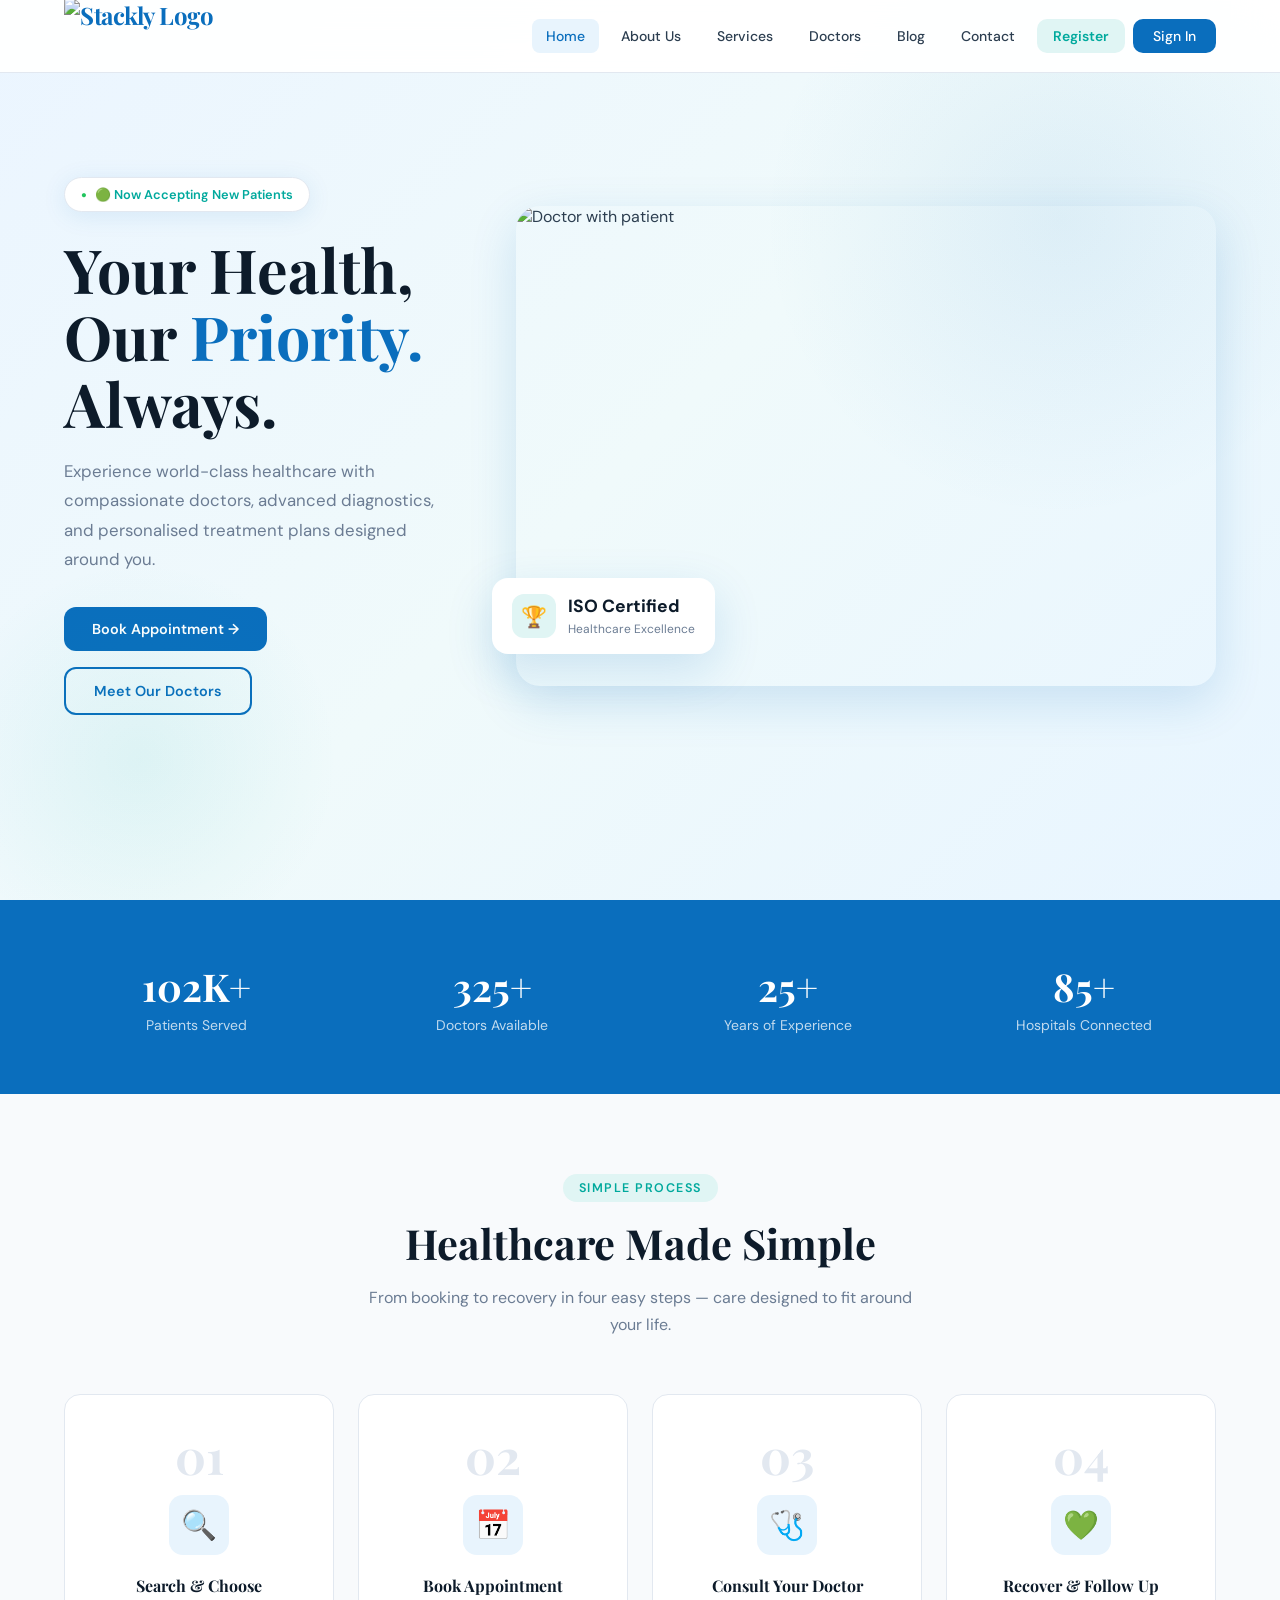
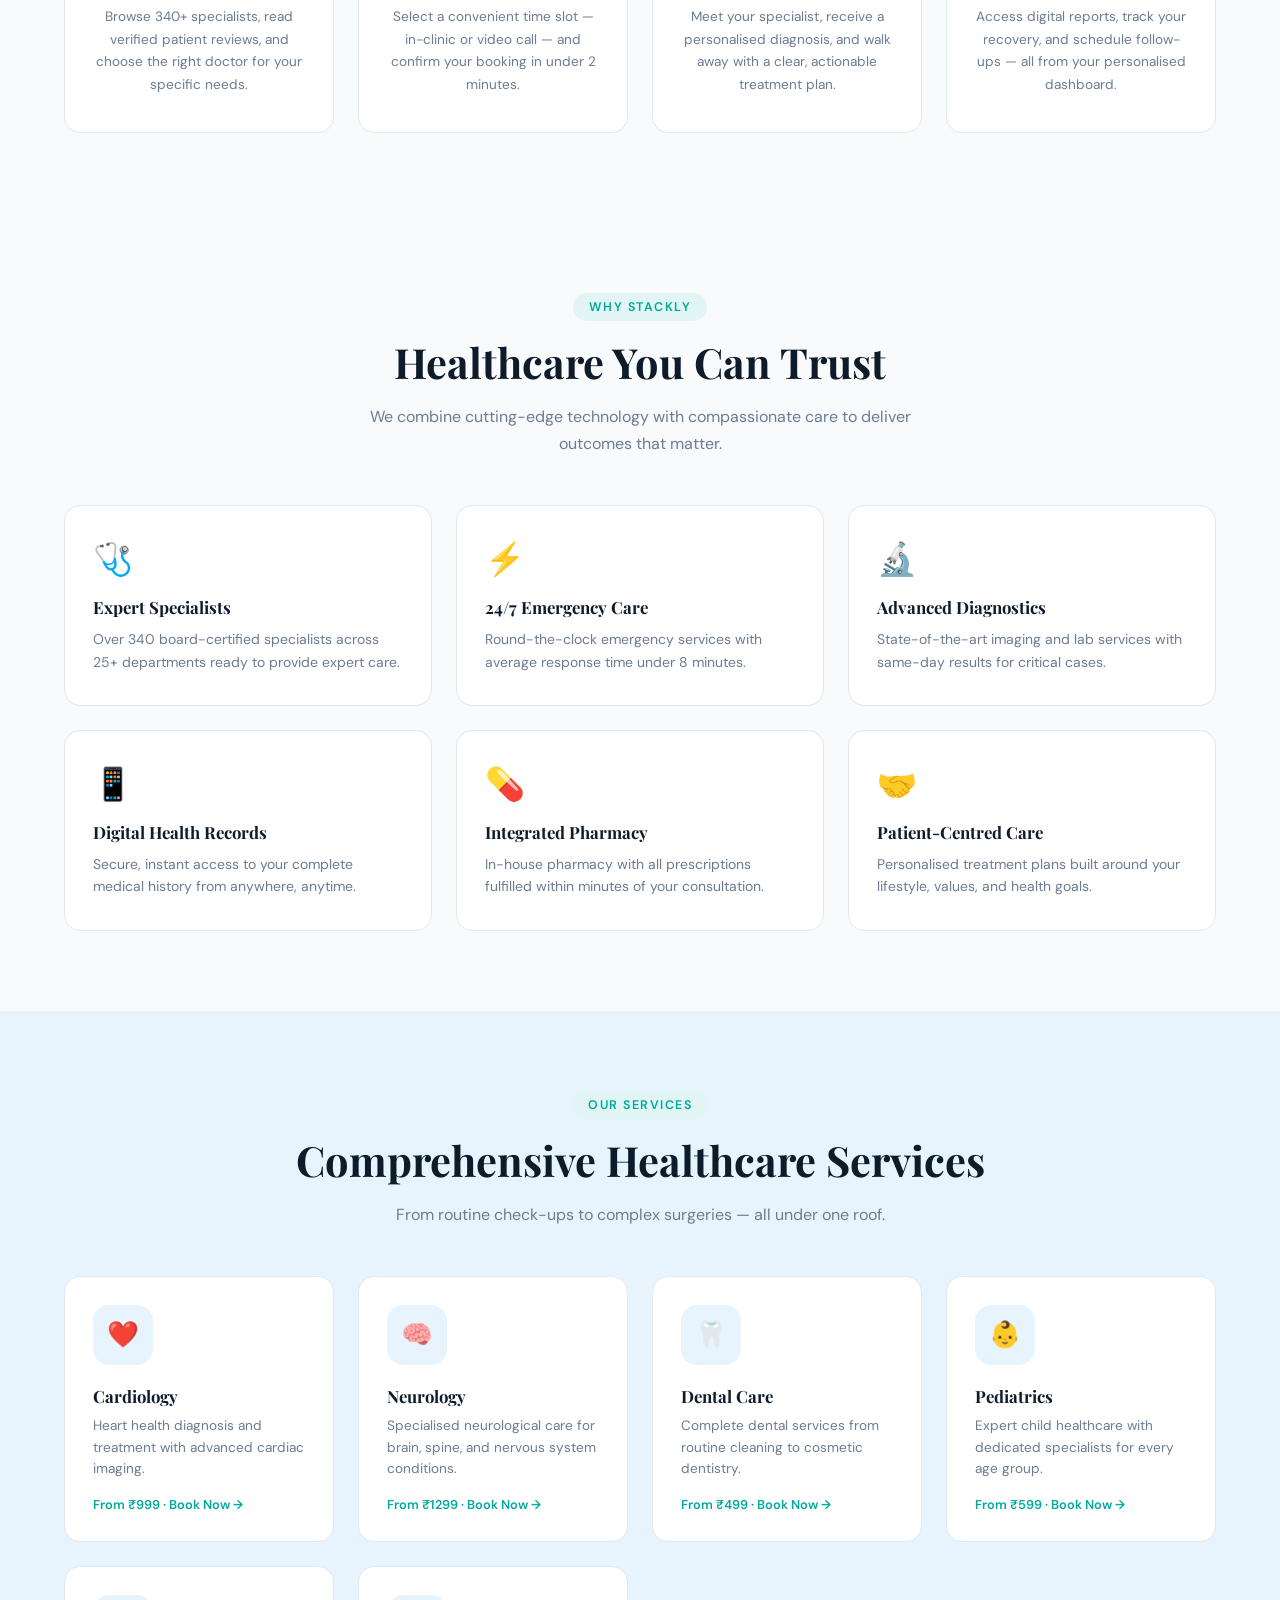
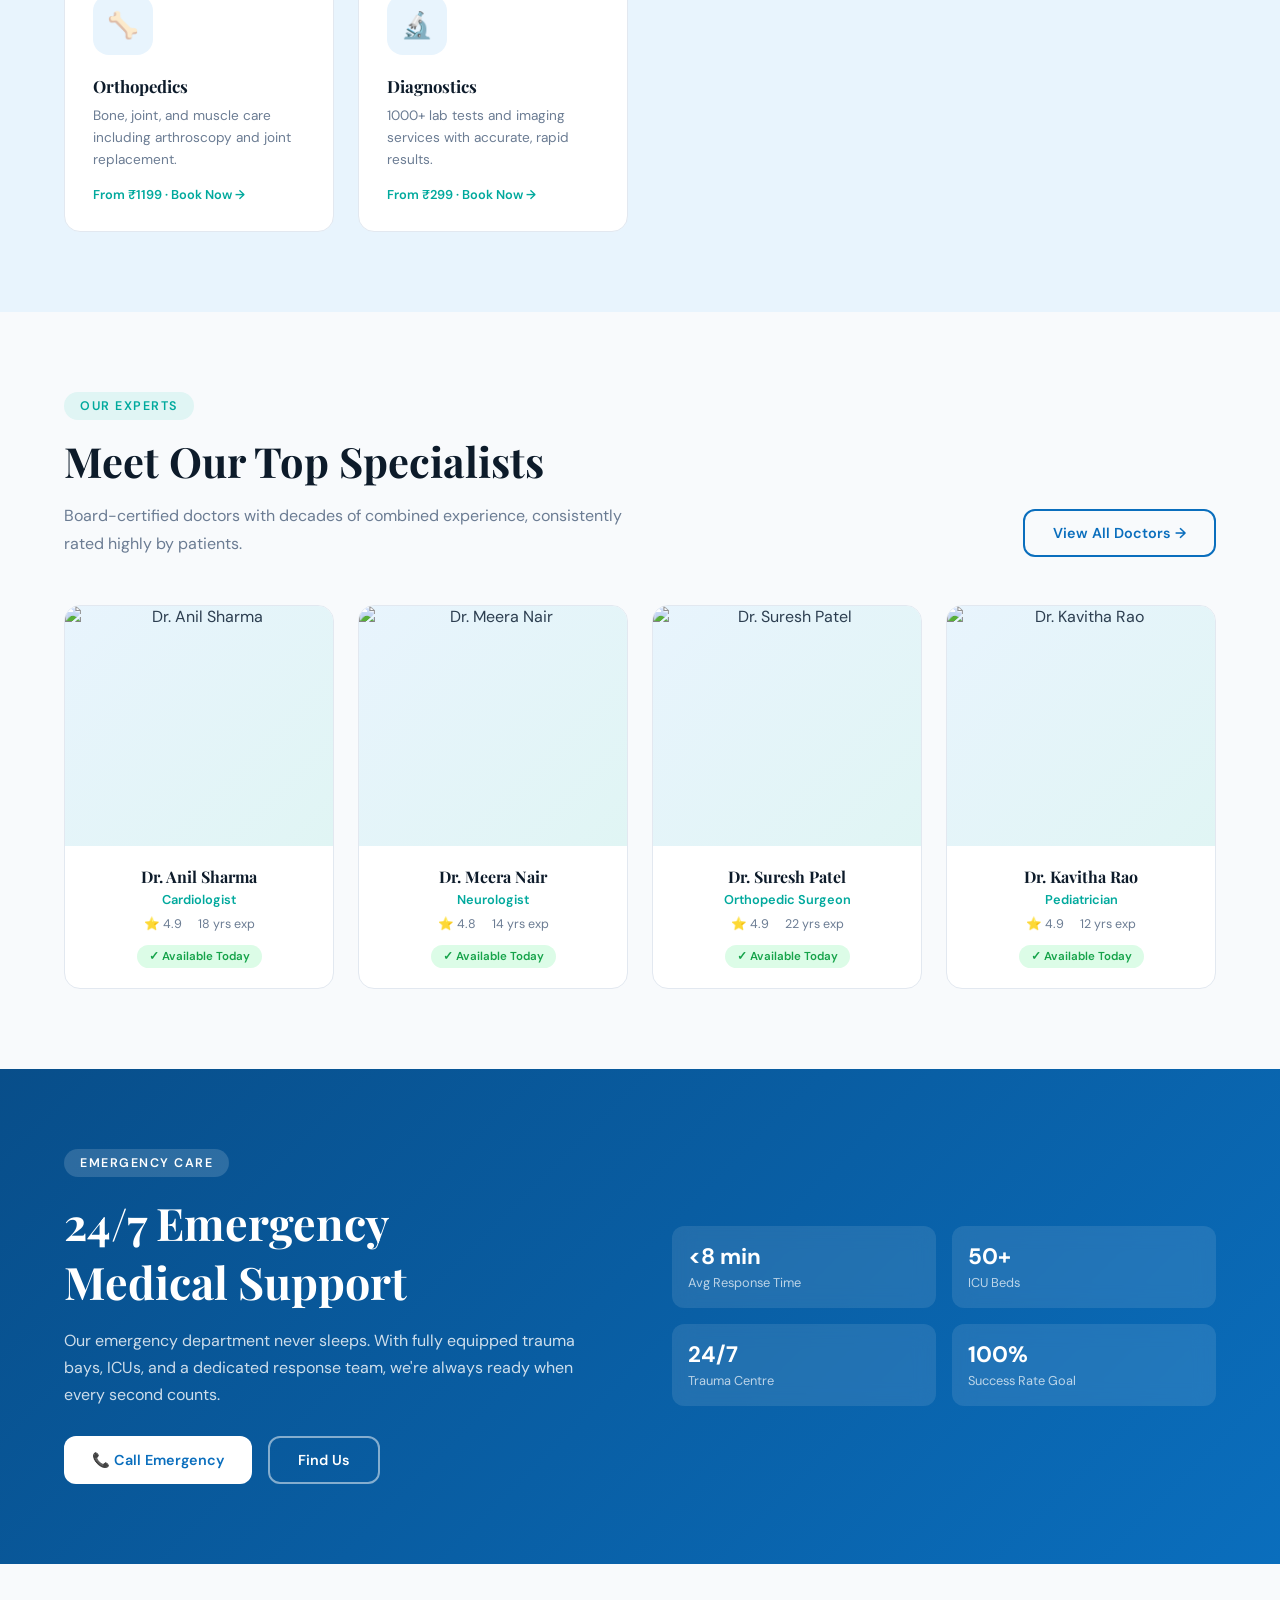
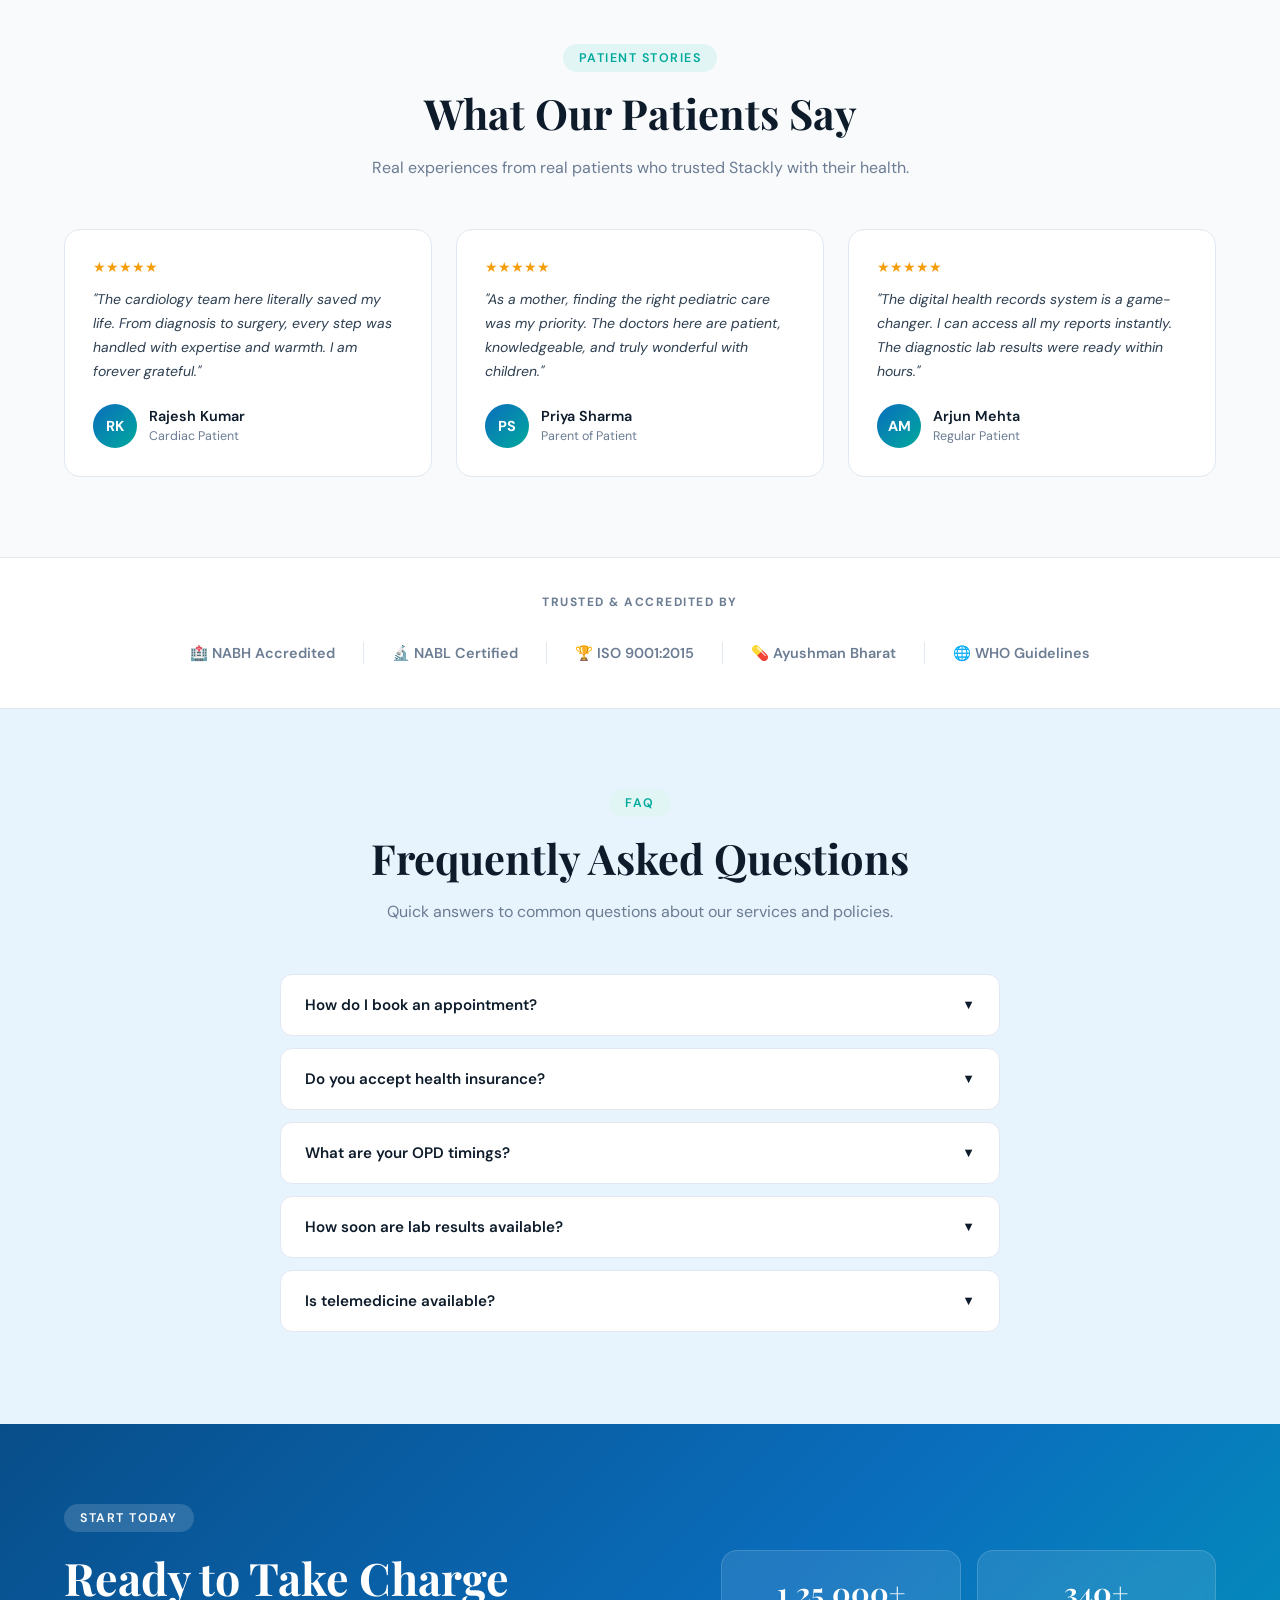
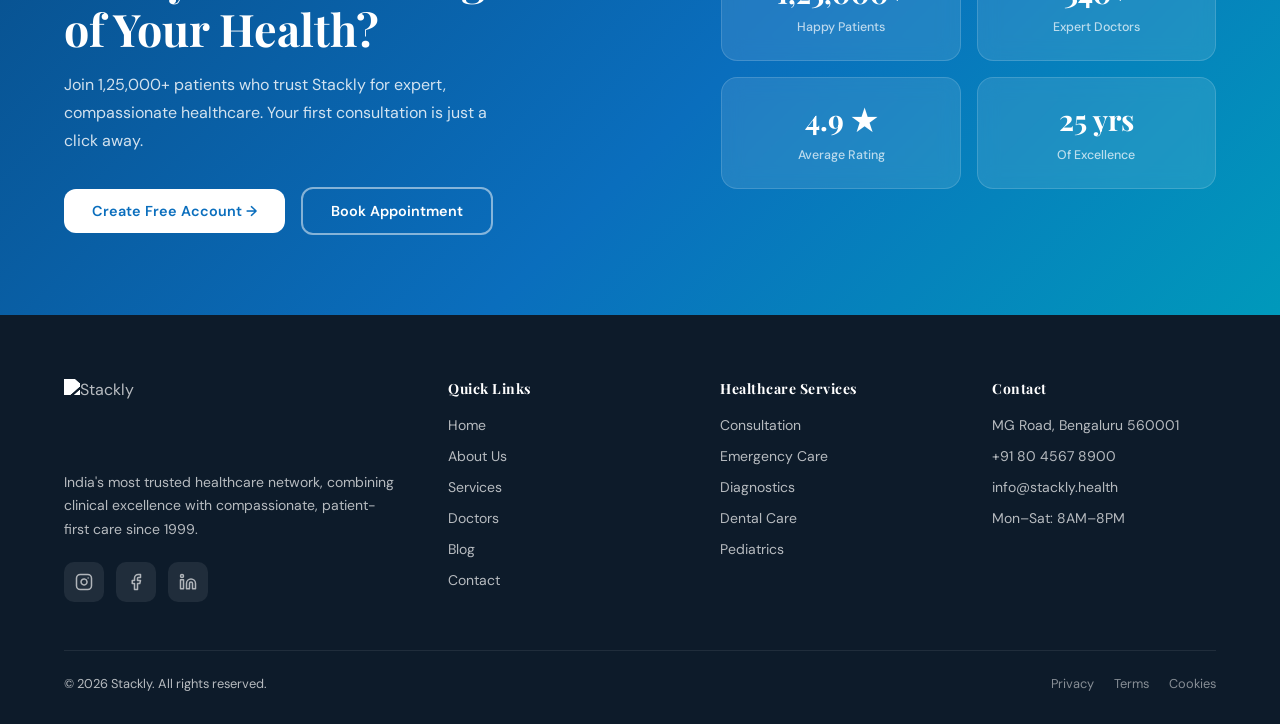
==== index.html @ b39ca2bd "Add files via upload" ====
﻿
<!DOCTYPE html>
<html lang="en">
<head>
<meta charset="UTF-8">
<meta name="viewport" content="width=device-width, initial-scale=1.0">
<meta name="description" content="Stackly – Premium Healthcare Services. Expert doctors, advanced diagnostics, and compassionate care for you and your family.">
<meta name="keywords" content="Stackly, healthcare, doctors, diagnostics, appointments, medical care India">
<title>Stackly | Premium Healthcare</title>
<link rel="preconnect" href="https://fonts.googleapis.com">
<link href="https://fonts.googleapis.com/css2?family=Playfair+Display:wght@400;600;700&family=DM+Sans:wght@300;400;500;600&display=swap" rel="stylesheet">
<link rel="stylesheet" href="styles.css">
</head>
<body>

<!-- Loading -->
<div class="page-loading" id="loader">
  <div class="loader"></div>
  <p style="color:var(--text-light);font-size:0.875rem;">Loading Stackly...</p>
</div>

<!-- NAV -->
<nav id="mainNav">
  <div class="nav-inner">
    <a class="nav-logo" href="index.html">
      <img src="images/stackly-logo.webp" alt="Stackly Logo" class="nav-logo-img">
  </a>
     <div class="nav-links">
      <a href="index.html" class="active">Home</a>
      <a href="about.html">About Us</a>
      <a href="services.html">Services</a>
      <a href="doctors.html">Doctors</a>
      <a href="blog.html">Blog</a>
      <a href="contact.html">Contact</a>
      <a href="register.html" class="nav-register">Register</a>
      <a href="signin.html" class="nav-signin">Sign In</a>
    </div>
    <button class="hamburger" onclick="toggleMenu()" aria-label="Menu">
      <span></span><span></span><span></span>
    </button>
  </div>
  <div class="mobile-menu" id="mobileMenu">
    <a href="index.html">Home</a>
    <a href="about.html">About Us</a>
    <a href="services.html">Services</a>
    <a href="doctors.html">Doctors</a>
    <a href="blog.html">Blog</a>
    <a href="contact.html">Contact</a>
    <a href="register.html">Register</a>
    <a href="signin.html">Sign In</a>
  </div>
</nav>

<!-- HERO -->
<section class="hero">
  <div class="hero-inner">
    <div data-aos="fade-right">
      <div class="hero-badge">🟢 Now Accepting New Patients</div>
      <h1>Your Health,<br>Our <em>Priority.</em><br>Always.</h1>
      <p class="hero-text">Experience world-class healthcare with compassionate doctors, advanced diagnostics, and personalised treatment plans designed around you.</p>
      <div class="hero-btns">
        <a href="404.html" class="btn btn-primary">Book Appointment →</a>
        <a href="404.html" class="btn btn-outline">Meet Our Doctors</a>
      </div>
    </div>
    <div class="hero-img-wrap" data-aos="fade-left">
      <div class="hero-img">
        <img src="https://images.unsplash.com/photo-1579684385127-1ef15d508118?w=700&q=70&fm=webp" alt="Doctor with patient" loading="lazy" width="700" height="480">
      </div>
      <div class="hero-badge-card">
        <div class="icon">🏆</div>
        <div>
          <strong>ISO Certified</strong>
          <span>Healthcare Excellence</span>
        </div>
      </div>
    </div>
  </div>
</section>

<!-- STATS -->
<section class="stats-section">
  <div class="container">
    <div class="stats-grid">
      <div class="stat-item" data-aos="fade-up"><h3 class="counter" data-target="125000">0</h3><p>Patients Served</p></div>
      <div class="stat-item" data-aos="fade-up" data-aos-delay="100"><h3 class="counter" data-target="340">0</h3><p>Doctors Available</p></div>
      <div class="stat-item" data-aos="fade-up" data-aos-delay="200"><h3 class="counter" data-target="25">0</h3><p>Years of Experience</p></div>
      <div class="stat-item" data-aos="fade-up" data-aos-delay="300"><h3 class="counter" data-target="85">0</h3><p>Hospitals Connected</p></div>
    </div>
  </div>
</section>

<!-- HOW IT WORKS -->
<section class="hiw-section">
  <div class="container">
    <div class="text-center" data-aos="fade-up">
      <div class="section-label">Simple Process</div>
      <h2 class="section-title">Healthcare Made Simple</h2>
      <p class="section-sub">From booking to recovery in four easy steps — care designed to fit around your life.</p>
    </div>
    <div class="steps-grid" style="margin-top:56px;">
      <div class="step-card" data-aos="fade-up" data-aos-delay="100">
        <div class="step-num">01</div>
        <div class="step-icon-box">🔍</div>
        <h3>Search &amp; Choose</h3>
        <p>Browse 340+ specialists, read verified patient reviews, and choose the right doctor for your specific needs.</p>
      </div>
      <div class="step-card" data-aos="fade-up" data-aos-delay="200">
        <div class="step-num">02</div>
        <div class="step-icon-box">📅</div>
        <h3>Book Appointment</h3>
        <p>Select a convenient time slot — in-clinic or video call — and confirm your booking in under 2 minutes.</p>
      </div>
      <div class="step-card" data-aos="fade-up" data-aos-delay="300">
        <div class="step-num">03</div>
        <div class="step-icon-box">🩺</div>
        <h3>Consult Your Doctor</h3>
        <p>Meet your specialist, receive a personalised diagnosis, and walk away with a clear, actionable treatment plan.</p>
      </div>
      <div class="step-card" data-aos="fade-up" data-aos-delay="400">
        <div class="step-num">04</div>
        <div class="step-icon-box">💚</div>
        <h3>Recover &amp; Follow Up</h3>
        <p>Access digital reports, track your recovery, and schedule follow-ups — all from your personalised dashboard.</p>
      </div>
    </div>
  </div>
</section>

<!-- WHY CHOOSE US -->
<section>
  <div class="container">
    <div class="text-center" data-aos="fade-up">
      <div class="section-label">Why Stackly</div>
      <h2 class="section-title">Healthcare You Can Trust</h2>
      <p class="section-sub">We combine cutting-edge technology with compassionate care to deliver outcomes that matter.</p>
    </div>
    <div class="why-grid" style="margin-top:48px;">
      <div class="why-card" data-aos="fade-up" data-aos-delay="100"><div class="why-icon">🩺</div><h3>Expert Specialists</h3><p>Over 340 board-certified specialists across 25+ departments ready to provide expert care.</p></div>
      <div class="why-card" data-aos="fade-up" data-aos-delay="200"><div class="why-icon">⚡</div><h3>24/7 Emergency Care</h3><p>Round-the-clock emergency services with average response time under 8 minutes.</p></div>
      <div class="why-card" data-aos="fade-up" data-aos-delay="300"><div class="why-icon">🔬</div><h3>Advanced Diagnostics</h3><p>State-of-the-art imaging and lab services with same-day results for critical cases.</p></div>
      <div class="why-card" data-aos="fade-up" data-aos-delay="100"><div class="why-icon">📱</div><h3>Digital Health Records</h3><p>Secure, instant access to your complete medical history from anywhere, anytime.</p></div>
      <div class="why-card" data-aos="fade-up" data-aos-delay="200"><div class="why-icon">💊</div><h3>Integrated Pharmacy</h3><p>In-house pharmacy with all prescriptions fulfilled within minutes of your consultation.</p></div>
      <div class="why-card" data-aos="fade-up" data-aos-delay="300"><div class="why-icon">🤝</div><h3>Patient-Centred Care</h3><p>Personalised treatment plans built around your lifestyle, values, and health goals.</p></div>
    </div>
  </div>
</section>

<!-- FEATURED SERVICES -->
<section style="background:var(--primary-light);">
  <div class="container">
    <div class="text-center" data-aos="fade-up">
      <div class="section-label">Our Services</div>
      <h2 class="section-title">Comprehensive Healthcare Services</h2>
      <p class="section-sub">From routine check-ups to complex surgeries — all under one roof.</p>
    </div>
    <div class="services-grid" style="margin-top:48px;">
      <a href="404.html" class="service-card" data-aos="fade-up" data-aos-delay="100"><div class="service-icon">❤️</div><h3>Cardiology</h3><p>Heart health diagnosis and treatment with advanced cardiac imaging.</p><div class="service-price">From ₹999 · Book Now →</div></a>
      <a href="404.html" class="service-card" data-aos="fade-up" data-aos-delay="200"><div class="service-icon">🧠</div><h3>Neurology</h3><p>Specialised neurological care for brain, spine, and nervous system conditions.</p><div class="service-price">From ₹1299 · Book Now →</div></a>
      <a href="404.html" class="service-card" data-aos="fade-up" data-aos-delay="300"><div class="service-icon">🦷</div><h3>Dental Care</h3><p>Complete dental services from routine cleaning to cosmetic dentistry.</p><div class="service-price">From ₹499 · Book Now →</div></a>
      <a href="404.html" class="service-card" data-aos="fade-up" data-aos-delay="100"><div class="service-icon">👶</div><h3>Pediatrics</h3><p>Expert child healthcare with dedicated specialists for every age group.</p><div class="service-price">From ₹599 · Book Now →</div></a>
      <a href="404.html" class="service-card" data-aos="fade-up" data-aos-delay="200"><div class="service-icon">🦴</div><h3>Orthopedics</h3><p>Bone, joint, and muscle care including arthroscopy and joint replacement.</p><div class="service-price">From ₹1199 · Book Now →</div></a>
      <a href="404.html" class="service-card" data-aos="fade-up" data-aos-delay="300"><div class="service-icon">🔬</div><h3>Diagnostics</h3><p>1000+ lab tests and imaging services with accurate, rapid results.</p><div class="service-price">From ₹299 · Book Now →</div></a>
    </div>
  </div>
</section>

<!-- FEATURED DOCTORS -->
<section class="featured-doctors-section">
  <div class="container">
    <div class="section-header-row" data-aos="fade-up">
      <div>
        <div class="section-label">Our Experts</div>
        <h2 class="section-title">Meet Our Top Specialists</h2>
        <p class="section-sub">Board-certified doctors with decades of combined experience, consistently rated highly by patients.</p>
      </div>
      <a href="404.html" class="btn btn-outline">View All Doctors →</a>
    </div>
    <div class="doctors-grid" style="margin-top:48px;">
      <div class="doctor-card" data-aos="fade-up" data-aos-delay="100">
        <div class="doctor-img"><img src="https://images.unsplash.com/photo-1612349317150-e413f6a5b16d?w=400&q=70&fm=webp" alt="Dr. Anil Sharma" loading="lazy"></div>
        <div class="doctor-info">
          <h3>Dr. Anil Sharma</h3>
          <div class="spec">Cardiologist</div>
          <div class="doctor-meta"><span>⭐ 4.9</span><span>18 yrs exp</span></div>
          <span class="avail-badge">✓ Available Today</span>
        </div>
      </div>
      <div class="doctor-card" data-aos="fade-up" data-aos-delay="200">
        <div class="doctor-img"><img src="https://images.unsplash.com/photo-1559839734-2b71ea197ec2?w=400&q=70&fm=webp" alt="Dr. Meera Nair" loading="lazy"></div>
        <div class="doctor-info">
          <h3>Dr. Meera Nair</h3>
          <div class="spec">Neurologist</div>
          <div class="doctor-meta"><span>⭐ 4.8</span><span>14 yrs exp</span></div>
          <span class="avail-badge">✓ Available Today</span>
        </div>
      </div>
      <div class="doctor-card" data-aos="fade-up" data-aos-delay="300">
        <div class="doctor-img"><img src="https://images.unsplash.com/photo-1622253692010-333f2da6031d?w=400&q=70&fm=webp" alt="Dr. Suresh Patel" loading="lazy"></div>
        <div class="doctor-info">
          <h3>Dr. Suresh Patel</h3>
          <div class="spec">Orthopedic Surgeon</div>
          <div class="doctor-meta"><span>⭐ 4.9</span><span>22 yrs exp</span></div>
          <span class="avail-badge">✓ Available Today</span>
        </div>
      </div>
      <div class="doctor-card" data-aos="fade-up" data-aos-delay="400">
        <div class="doctor-img"><img src="https://images.unsplash.com/photo-1594824476967-48c8b964273f?w=400&q=70&fm=webp" alt="Dr. Kavitha Rao" loading="lazy"></div>
        <div class="doctor-info">
          <h3>Dr. Kavitha Rao</h3>
          <div class="spec">Pediatrician</div>
          <div class="doctor-meta"><span>⭐ 4.9</span><span>12 yrs exp</span></div>
          <span class="avail-badge">✓ Available Today</span>
        </div>
      </div>
    </div>
  </div>
</section>

<!-- EMERGENCY SECTION -->
<section class="emergency-section">
  <div class="container">
    <div class="emergency-inner">
      <div data-aos="fade-right">
        <div class="section-label" style="background:rgba(255,255,255,0.15);color:#fff;">Emergency Care</div>
        <h2>24/7 Emergency<br>Medical Support</h2>
        <p>Our emergency department never sleeps. With fully equipped trauma bays, ICUs, and a dedicated response team, we're always ready when every second counts.</p>
        <div style="display:flex;gap:16px;flex-wrap:wrap;">
          <a href="404.html" class="btn btn-white">📞 Call Emergency</a>
          <a href="404.html" class="btn btn-outline" style="border-color:rgba(255,255,255,0.5);color:#fff;">Find Us</a>
        </div>
      </div>
      <div data-aos="fade-left">
        <div class="emergency-stats">
          <div class="emergency-stat"><strong>&lt;8 min</strong><span>Avg Response Time</span></div>
          <div class="emergency-stat"><strong>50+</strong><span>ICU Beds</span></div>
          <div class="emergency-stat"><strong>24/7</strong><span>Trauma Centre</span></div>
          <div class="emergency-stat"><strong>100%</strong><span>Success Rate Goal</span></div>
        </div>
      </div>
    </div>
  </div>
</section>

<!-- TESTIMONIALS -->
<section>
  <div class="container">
    <div class="text-center" data-aos="fade-up">
      <div class="section-label">Patient Stories</div>
      <h2 class="section-title">What Our Patients Say</h2>
      <p class="section-sub">Real experiences from real patients who trusted Stackly with their health.</p>
    </div>
    <div class="testimonials-grid" style="margin-top:48px;">
      <div class="testi-card" data-aos="fade-up" data-aos-delay="100"><div class="stars">★★★★★</div><p>"The cardiology team here literally saved my life. From diagnosis to surgery, every step was handled with expertise and warmth. I am forever grateful."</p><div class="testi-author"><div class="testi-avatar">RK</div><div><strong>Rajesh Kumar</strong><span>Cardiac Patient</span></div></div></div>
      <div class="testi-card" data-aos="fade-up" data-aos-delay="200"><div class="stars">★★★★★</div><p>"As a mother, finding the right pediatric care was my priority. The doctors here are patient, knowledgeable, and truly wonderful with children."</p><div class="testi-author"><div class="testi-avatar">PS</div><div><strong>Priya Sharma</strong><span>Parent of Patient</span></div></div></div>
      <div class="testi-card" data-aos="fade-up" data-aos-delay="300"><div class="stars">★★★★★</div><p>"The digital health records system is a game-changer. I can access all my reports instantly. The diagnostic lab results were ready within hours."</p><div class="testi-author"><div class="testi-avatar">AM</div><div><strong>Arjun Mehta</strong><span>Regular Patient</span></div></div></div>
    </div>
  </div>
</section>

<!-- BLOG PREVIEW -->
<!--<section style="background:var(--primary-light);">
  <div class="container">
    <div class="section-header-row" data-aos="fade-up">
      <div>
        <div class="section-label">Health Insights</div>
        <h2 class="section-title">From Our Medical Blog</h2>
        <p class="section-sub">Expert advice, health tips, and the latest medical research — curated by our specialists.</p>
      </div>
      <a href="404.html" class="btn btn-outline">Read All Articles →</a>
    </div>
    <div class="blog-grid" style="margin-top:48px;">
      <a href="404.html" class="card blog-card-home" data-aos="fade-up" data-aos-delay="100">
        <div class="card-img"><img src="https://images.unsplash.com/photo-1505751172876-fa1923c5c528?w=500&q=70&fm=webp" alt="Heart Health" loading="lazy"></div>
        <div class="card-body">
          <div class="card-tag">Cardiology</div>
          <h3 class="card-title">10 Foods That Keep Your Heart Healthy</h3>
          <p class="card-text">Simple dietary changes that cardiologists recommend for a stronger, healthier heart — backed by the latest research.</p>
          <div class="blog-meta-row"><span class="blog-author">Dr. Anil Sharma</span><span class="blog-read">5 min read</span></div>
        </div>
      </a>
      <a href="404.html" class="card blog-card-home" data-aos="fade-up" data-aos-delay="200">
        <div class="card-img"><img src="https://images.unsplash.com/photo-1506126613408-eca07ce68773?w=500&q=70&fm=webp" alt="Mental Health" loading="lazy"></div>
        <div class="card-body">
          <div class="card-tag">Mental Health</div>
          <h3 class="card-title">Managing Stress in a High-Pressure World</h3>
          <p class="card-text">Evidence-based strategies from our psychiatry team to reduce stress and improve mental well-being every day.</p>
          <div class="blog-meta-row"><span class="blog-author">Dr. Priya Menon</span><span class="blog-read">4 min read</span></div>
        </div>
      </a>
      <a href="404.html" class="card blog-card-home" data-aos="fade-up" data-aos-delay="300">
        <div class="card-img"><img src="https://images.unsplash.com/photo-1571019613454-1cb2f99b2d8b?w=500&q=70&fm=webp" alt="Exercise" loading="lazy"></div>
        <div class="card-body">
          <div class="card-tag">Wellness</div>
          <h3 class="card-title">Why 30 Minutes of Walking Changes Everything</h3>
          <p class="card-text">The science behind daily walking and how this one habit can dramatically reduce your risk of chronic disease.</p>
          <div class="blog-meta-row"><span class="blog-author">Dr. Meera Nair</span><span class="blog-read">3 min read</span></div>
        </div>
      </a>
    </div>
  </div>
</section>--->

<!-- PARTNERS / ACCREDITATIONS -->
<section class="partners-section">
  <div class="container">
    <p class="partners-label" data-aos="fade-up">Trusted &amp; Accredited By</p>
    <div class="partners-strip" data-aos="fade-up" data-aos-delay="100">
      <div class="partner-badge">🏥 NABH Accredited</div>
      <div class="partner-divider"></div>
      <div class="partner-badge">🔬 NABL Certified</div>
      <div class="partner-divider"></div>
      <div class="partner-badge">🏆 ISO 9001:2015</div>
      <div class="partner-divider"></div>
      <div class="partner-badge">💊 Ayushman Bharat</div>
      <div class="partner-divider"></div>
      <div class="partner-badge">🌐 WHO Guidelines</div>
    </div>
  </div>
</section>

<!-- FAQ -->
<section style="background:var(--primary-light);">
  <div class="container">
    <div class="text-center" data-aos="fade-up">
      <div class="section-label">FAQ</div>
      <h2 class="section-title">Frequently Asked Questions</h2>
      <p class="section-sub">Quick answers to common questions about our services and policies.</p>
    </div>
    <div class="faq-list" style="margin-top:48px;">
      <div class="faq-item" data-aos="fade-up"><div class="faq-q" onclick="toggleFaq(this)">How do I book an appointment? <span class="arrow">▼</span></div><div class="faq-a">You can book through our website, mobile app, or by calling our helpline. Most appointments can be confirmed within 24 hours.</div></div>
      <div class="faq-item" data-aos="fade-up" data-aos-delay="100"><div class="faq-q" onclick="toggleFaq(this)">Do you accept health insurance? <span class="arrow">▼</span></div><div class="faq-a">Yes, we accept all major health insurance providers including Star Health, HDFC ERGO, Bajaj Allianz, and government schemes like Ayushman Bharat.</div></div>
      <div class="faq-item" data-aos="fade-up" data-aos-delay="200"><div class="faq-q" onclick="toggleFaq(this)">What are your OPD timings? <span class="arrow">▼</span></div><div class="faq-a">OPD timings are Mon–Sat 8:00 AM to 8:00 PM and Sunday 9:00 AM to 2:00 PM. Emergency services are available 24/7.</div></div>
      <div class="faq-item" data-aos="fade-up" data-aos-delay="300"><div class="faq-q" onclick="toggleFaq(this)">How soon are lab results available? <span class="arrow">▼</span></div><div class="faq-a">Routine tests are ready within 24–48 hours. Critical and emergency tests are available within 2–4 hours. Results are shared digitally.</div></div>
      <div class="faq-item" data-aos="fade-up" data-aos-delay="400"><div class="faq-q" onclick="toggleFaq(this)">Is telemedicine available? <span class="arrow">▼</span></div><div class="faq-a">Yes, we offer video consultations with our specialists. You can book teleconsultations through the patient dashboard after signing in.</div></div>
    </div>
  </div>
</section>

<!-- CTA BANNER -->
<section class="cta-section">
  <div class="container">
    <div class="cta-inner">
      <div class="cta-content" data-aos="fade-right">
        <div class="section-label" style="background:rgba(255,255,255,0.15);color:#fff;">Start Today</div>
        <h2>Ready to Take Charge<br>of Your Health?</h2>
        <p>Join 1,25,000+ patients who trust Stackly for expert, compassionate healthcare. Your first consultation is just a click away.</p>
        <div class="cta-btns">
          <a href="404.html" class="btn btn-white">Create Free Account →</a>
          <a href="404.html" class="cta-outline-btn">Book Appointment</a>
        </div>
      </div>
      <div class="cta-stats-wrap" data-aos="fade-left" data-aos-delay="200">
        <div class="cta-stat-card"><span class="cta-stat-num">1,25,000+</span><span class="cta-stat-lbl">Happy Patients</span></div>
        <div class="cta-stat-card"><span class="cta-stat-num">340+</span><span class="cta-stat-lbl">Expert Doctors</span></div>
        <div class="cta-stat-card"><span class="cta-stat-num">4.9 ★</span><span class="cta-stat-lbl">Average Rating</span></div>
        <div class="cta-stat-card"><span class="cta-stat-num">25 yrs</span><span class="cta-stat-lbl">Of Excellence</span></div>
      </div>
    </div>
  </div>
</section>

<!-- FOOTER -->
<footer>
  <div class="container">
    <div class="footer-grid">
      <div class="footer-brand">
        <a href="index.html"><img src="images/stackly-logo.webp" alt="Stackly" class="footer-logo-img"></a>
        <p>India's most trusted healthcare network, combining clinical excellence with compassionate, patient-first care since 1999.</p>
        <div class="social-icons">
          <a href="404.html" class="social-icon" title="Instagram" aria-label="Instagram">
            <svg xmlns="http://www.w3.org/2000/svg" width="18" height="18" viewBox="0 0 24 24" fill="none" stroke="currentColor" stroke-width="2" stroke-linecap="round" stroke-linejoin="round"><rect x="2" y="2" width="20" height="20" rx="5" ry="5"/><path d="M16 11.37A4 4 0 1 1 12.63 8 4 4 0 0 1 16 11.37z"/><line x1="17.5" y1="6.5" x2="17.51" y2="6.5"/></svg>
          </a>
          <a href="404.html" class="social-icon" title="Facebook" aria-label="Facebook">
            <svg xmlns="http://www.w3.org/2000/svg" width="18" height="18" viewBox="0 0 24 24" fill="none" stroke="currentColor" stroke-width="2" stroke-linecap="round" stroke-linejoin="round"><path d="M18 2h-3a5 5 0 0 0-5 5v3H7v4h3v8h4v-8h3l1-4h-4V7a1 1 0 0 1 1-1h3z"/></svg>
          </a>
          <a href="404.html" class="social-icon" title="LinkedIn" aria-label="LinkedIn">
            <svg xmlns="http://www.w3.org/2000/svg" width="18" height="18" viewBox="0 0 24 24" fill="none" stroke="currentColor" stroke-width="2" stroke-linecap="round" stroke-linejoin="round"><path d="M16 8a6 6 0 0 1 6 6v7h-4v-7a2 2 0 0 0-2-2 2 2 0 0 0-2 2v7h-4v-7a6 6 0 0 1 6-6z"/><rect x="2" y="9" width="4" height="12"/><circle cx="4" cy="4" r="2"/></svg>
          </a>
        </div>
      </div>
      <div class="footer-col">
        <h4>Quick Links</h4>
        <ul>
          <li><a href="index.html">Home</a></li>
          <li><a href="about.html">About Us</a></li>
          <li><a href="services.html">Services</a></li>
          <li><a href="doctors.html">Doctors</a></li>
          <li><a href="blog.html">Blog</a></li>
          <li><a href="contact.html">Contact</a></li>
        </ul>
      </div>
      <div class="footer-col">
        <h4>Healthcare Services</h4>
        <ul>
          <li><a href="404.html">Consultation</a></li>
          <li><a href="404.html">Emergency Care</a></li>
          <li><a href="404.html">Diagnostics</a></li>
          <li><a href="404.html">Dental Care</a></li>
          <li><a href="404.html">Pediatrics</a></li>
        </ul>
      </div>
      <div class="footer-col">
        <h4>Contact</h4>
        <ul>
          <li><a ="#">MG Road, Bengaluru 560001</a></li>
          <li><a ="#">+91 80 4567 8900</a></li>
          <li><a ="#">info@stackly.health</a></li>
          <li><a ="#">Mon–Sat: 8AM–8PM</a></li>
        </ul>
      </div>
    </div>
    <div class="footer-bottom">
      <span>© 2026 Stackly. All rights reserved.</span>
      <div class="footer-legal-links" style="display:flex;gap:20px;">
        <a href="404.html" style="color:rgba(255,255,255,0.5);font-size:0.8rem;transition:color 0.3s;">Privacy</a>
        <a href="404.html" style="color:rgba(255,255,255,0.5);font-size:0.8rem;transition:color 0.3s;">Terms</a>
        <a href="404.html" style="color:rgba(255,255,255,0.5);font-size:0.8rem;transition:color 0.3s;">Cookies</a>
      </div>
    </div>
  </div>
</footer>

<script src="script.js"></script>
</body>
</html>
---- styles.css ----
:root {
  --primary: #0A6EBD;
  --primary-dark: #084E8A;
  --primary-light: #E8F4FD;
  --teal: #00A99D;
  --teal-light: #E0F5F4;
  --accent: #FF6B35;
  --dark: #0D1B2A;
  --text: #2C3E50;
  --text-light: #6B7C93;
  --border: #E2E8F0;
  --bg: #F8FAFC;
  --white: #FFFFFF;
  --shadow: 0 4px 24px rgba(10,110,189,0.10);
  --shadow-lg: 0 16px 48px rgba(10,110,189,0.16);
  --radius: 16px;
  --radius-lg: 24px;
  --transition: 0.32s cubic-bezier(0.4,0,0.2,1);
}
*{margin:0;padding:0;box-sizing:border-box;}
html{scroll-behavior:smooth;font-size:16px;}
body{font-family:'DM Sans',sans-serif;color:var(--text);background:var(--bg);overflow-x:hidden;}
h1,h2,h3,h4{font-family:'Playfair Display',serif;}
a{text-decoration:none;color:inherit;}
img{max-width:100%;display:block;}
.hidden{display:none!important;}

/* ─── NAV ─── */
nav{position:fixed;top:0;left:0;right:0;z-index:1000;background:rgba(255,255,255,0.95);backdrop-filter:blur(20px);border-bottom:1px solid var(--border);transition:box-shadow var(--transition);}
nav.scrolled{box-shadow:var(--shadow);}
.nav-inner{max-width:1200px;margin:0 auto;padding:0 24px;display:flex;align-items:center;height:72px;gap:32px;}
.nav-logo{font-family:'Playfair Display',serif;font-size:1.5rem;font-weight:700;color:var(--primary);letter-spacing:-0.5px;white-space:nowrap;cursor:pointer;display:flex;align-items:center;}
.nav-logo span{color:var(--teal);}
.nav-logo-img{height:75px;vertical-align:middle;display:inline-block;}
.footer-logo-img{height:80px;filter:brightness(0) invert(1);display:block;margin-bottom:12px;}
.dash-sidebar-logo-img{height:65px;filter:brightness(0) invert(1);vertical-align:middle;}
.nav-links{display:flex;gap:8px;margin-left:auto;align-items:center;}
.nav-links a{padding:8px 14px;border-radius:8px;font-size:0.875rem;font-weight:500;color:var(--text);transition:all var(--transition);}
.nav-links a:hover,.nav-links a.active{background:var(--primary-light);color:var(--primary);}
.nav-signin{background:var(--primary)!important;color:var(--white)!important;padding:8px 20px!important;border-radius:10px!important;}
.nav-signin:hover{background:var(--primary-dark)!important;}
.hamburger{display:none;flex-direction:column;gap:5px;cursor:pointer;padding:8px;border:none;background:none;}
.hamburger span{display:block;width:22px;height:2px;background:var(--text);border-radius:2px;transition:var(--transition);}
.mobile-menu{display:none;flex-direction:column;gap:4px;padding:12px 24px 16px;border-top:1px solid var(--border);}
.mobile-menu.open{display:flex;}
.mobile-menu a{padding:10px 14px;border-radius:8px;font-weight:500;font-size:0.9rem;}
.mobile-menu a:hover{background:var(--primary-light);color:var(--primary);}

/* ─── CONTAINER ─── */
.container{max-width:1200px;margin:0 auto;padding:0 24px;}
section{padding:80px 0;}
.section-label{display:inline-block;background:var(--teal-light);color:var(--teal);font-size:0.78rem;font-weight:600;letter-spacing:1.5px;text-transform:uppercase;padding:6px 16px;border-radius:100px;margin-bottom:16px;}
.section-title{font-size:clamp(1.8rem,4vw,2.6rem);line-height:1.2;margin-bottom:16px;color:var(--dark);}
.section-sub{color:var(--text-light);font-size:1rem;line-height:1.7;max-width:560px;}
.text-center{text-align:center;}
.text-center .section-sub{margin:0 auto;}

/* ─── BUTTONS ─── */
.btn{display:inline-flex;align-items:center;gap:8px;padding:13px 28px;border-radius:12px;font-weight:600;font-size:0.9rem;cursor:pointer;border:none;transition:all var(--transition);}
.btn-primary{background:var(--primary);color:#fff;}
.btn-primary:hover{background:var(--primary-dark);transform:translateY(-2px);box-shadow:0 8px 24px rgba(10,110,189,0.35);}
.btn-outline{background:transparent;color:var(--primary);border:2px solid var(--primary);}
.btn-outline:hover{background:var(--primary);color:#fff;transform:translateY(-2px);}
.btn-teal{background:var(--teal);color:#fff;}
.btn-teal:hover{background:#008F84;transform:translateY(-2px);box-shadow:0 8px 24px rgba(0,169,157,0.35);}
.btn-white{background:#fff;color:var(--primary);}
.btn-white:hover{background:var(--primary-light);transform:translateY(-2px);}

/* ─── HERO ─── */
.hero{min-height:100vh;padding-top:72px;background:linear-gradient(135deg,#EBF5FF 0%,#F0FAFB 50%,#E8F5FF 100%);display:flex;align-items:center;position:relative;overflow:hidden;}
.hero::before{content:'';position:absolute;top:-80px;right:-80px;width:600px;height:600px;background:radial-gradient(circle,rgba(10,110,189,0.08) 0%,transparent 70%);pointer-events:none;}
.hero::after{content:'';position:absolute;bottom:-60px;left:-60px;width:400px;height:400px;background:radial-gradient(circle,rgba(0,169,157,0.08) 0%,transparent 70%);pointer-events:none;}
.hero-inner{display:grid;grid-template-columns:1fr 1fr;gap:64px;align-items:center;max-width:1200px;margin:0 auto;padding:80px 24px;}
.hero-badge{display:inline-flex;align-items:center;gap:8px;background:#fff;border:1px solid var(--border);padding:8px 16px;border-radius:100px;font-size:0.8rem;font-weight:600;color:var(--teal);margin-bottom:24px;box-shadow:var(--shadow);}
.hero-badge::before{content:'●';font-size:0.6rem;color:#22C55E;animation:pulse 2s infinite;}
@keyframes pulse{0%,100%{opacity:1;}50%{opacity:0.4;}}
.hero h1{font-size:clamp(2.2rem,5vw,3.8rem);line-height:1.1;margin-bottom:20px;color:var(--dark);}
.hero h1 em{font-style:normal;color:var(--primary);}
.hero-text{color:var(--text-light);font-size:1.05rem;line-height:1.75;margin-bottom:32px;max-width:480px;}
.hero-btns{display:flex;gap:16px;flex-wrap:wrap;}
.hero-img-wrap{position:relative;}
.hero-img{width:100%;border-radius:var(--radius-lg);overflow:hidden;box-shadow:var(--shadow-lg);}
.hero-img img{width:100%;height:480px;object-fit:cover;transition:transform 0.6s ease;}
.hero-img:hover img{transform:scale(1.04);}
.hero-badge-card{position:absolute;bottom:32px;left:-24px;background:#fff;border-radius:16px;padding:16px 20px;box-shadow:var(--shadow-lg);display:flex;align-items:center;gap:12px;}
.hero-badge-card .icon{width:44px;height:44px;background:var(--teal-light);border-radius:12px;display:flex;align-items:center;justify-content:center;font-size:1.3rem;}
.hero-badge-card strong{display:block;font-size:1.1rem;color:var(--dark);}
.hero-badge-card span{font-size:0.75rem;color:var(--text-light);}

/* ─── STATS ─── */
.stats-section{background:var(--primary);padding:60px 0;}
.stats-grid{display:grid;grid-template-columns:repeat(4,1fr);gap:32px;text-align:center;}
.stat-item h3{font-size:2.4rem;color:#fff;font-weight:700;}
.stat-item p{color:rgba(255,255,255,0.75);font-size:0.875rem;margin-top:4px;}

/* ─── CARDS ─── */
.card{background:#fff;border-radius:var(--radius);border:1px solid var(--border);overflow:hidden;transition:all var(--transition);}
.card:hover{transform:translateY(-6px);box-shadow:var(--shadow-lg);}
.card-img{overflow:hidden;height:200px;}
.card-img img{width:100%;height:100%;object-fit:cover;transition:transform 0.5s ease;}
.card:hover .card-img img{transform:scale(1.08);}
.card-body{padding:24px;}
.card-tag{display:inline-block;background:var(--primary-light);color:var(--primary);font-size:0.72rem;font-weight:600;letter-spacing:1px;text-transform:uppercase;padding:4px 12px;border-radius:100px;margin-bottom:12px;}
.card-title{font-size:1.1rem;margin-bottom:8px;color:var(--dark);}
.card-text{font-size:0.875rem;color:var(--text-light);line-height:1.6;}

/* ─── SERVICES GRID ─── */
.services-grid{display:grid;grid-template-columns:repeat(auto-fill,minmax(270px,1fr));gap:24px;}
.service-card{background:#fff;border-radius:var(--radius);border:1px solid var(--border);padding:28px;transition:all var(--transition);cursor:pointer;}
.service-card:hover{transform:translateY(-6px);box-shadow:var(--shadow-lg);border-color:var(--primary);}
.service-icon{width:60px;height:60px;border-radius:16px;background:var(--primary-light);display:flex;align-items:center;justify-content:center;font-size:1.6rem;margin-bottom:20px;transition:var(--transition);}
.service-card:hover .service-icon{background:var(--primary);transform:scale(1.1);}
.service-card h3{font-size:1.05rem;margin-bottom:8px;color:var(--dark);}
.service-card p{font-size:0.85rem;color:var(--text-light);line-height:1.6;margin-bottom:16px;}
.service-price{font-size:0.8rem;font-weight:600;color:var(--teal);}

/* ─── DOCTORS ─── */
.doctors-grid{display:grid;grid-template-columns:repeat(auto-fill,minmax(240px,1fr));gap:24px;}
.doctor-card{background:#fff;border-radius:var(--radius);border:1px solid var(--border);overflow:hidden;transition:all var(--transition);text-align:center;}
.doctor-card:hover{transform:translateY(-6px);box-shadow:var(--shadow-lg);}
.doctor-img{height:220px;overflow:hidden;background:linear-gradient(135deg,var(--primary-light),var(--teal-light));}
.doctor-img img{width:100%;height:100%;object-fit:cover;transition:transform 0.5s ease;}
.doctor-card:hover .doctor-img img{transform:scale(1.07);}
.doctor-info{padding:20px;}
.doctor-info h3{font-size:1rem;color:var(--dark);margin-bottom:4px;}
.doctor-info .spec{font-size:0.8rem;color:var(--teal);font-weight:600;margin-bottom:8px;}
.doctor-meta{display:flex;justify-content:center;gap:16px;font-size:0.78rem;color:var(--text-light);margin-bottom:12px;}
.avail-badge{display:inline-block;background:#DCFCE7;color:#16A34A;font-size:0.72rem;font-weight:600;padding:4px 12px;border-radius:100px;}

/* ─── WHY CHOOSE ─── */
.why-grid{display:grid;grid-template-columns:repeat(3,1fr);gap:24px;}
.why-card{background:#fff;border-radius:var(--radius);border:1px solid var(--border);padding:32px 28px;transition:all var(--transition);}
.why-card:hover{transform:translateY(-6px);box-shadow:var(--shadow-lg);border-color:var(--teal);}
.why-icon{font-size:2rem;margin-bottom:16px;}
.why-card h3{font-size:1.05rem;margin-bottom:10px;color:var(--dark);}
.why-card p{font-size:0.875rem;color:var(--text-light);line-height:1.6;}

/* ─── TESTIMONIALS ─── */
.testimonials-grid{display:grid;grid-template-columns:repeat(3,1fr);gap:24px;}
.testi-card{background:#fff;border-radius:var(--radius);border:1px solid var(--border);padding:28px;transition:all var(--transition);}
.testi-card:hover{transform:translateY(-4px);box-shadow:var(--shadow-lg);}
.stars{color:#F59E0B;font-size:0.9rem;margin-bottom:12px;}
.testi-card p{font-size:0.875rem;color:var(--text);line-height:1.7;margin-bottom:20px;font-style:italic;}
.testi-author{display:flex;align-items:center;gap:12px;}
.testi-avatar{width:44px;height:44px;border-radius:50%;background:linear-gradient(135deg,var(--primary),var(--teal));display:flex;align-items:center;justify-content:center;color:#fff;font-weight:700;font-size:0.9rem;flex-shrink:0;}
.testi-author > div:last-child{display:flex;flex-direction:column;gap:3px;}
.testi-author strong{display:block;font-size:0.9rem;color:var(--dark);font-weight:600;line-height:1.3;}
.testi-author span{display:block;font-size:0.78rem;color:var(--text-light);line-height:1.3;}

/* ─── FAQ ─── */
.faq-list{max-width:720px;margin:0 auto;}
.faq-item{background:#fff;border-radius:12px;border:1px solid var(--border);margin-bottom:12px;overflow:hidden;}
.faq-q{padding:20px 24px;cursor:pointer;display:flex;justify-content:space-between;align-items:center;font-weight:600;font-size:0.95rem;color:var(--dark);transition:background var(--transition);}
.faq-q:hover{background:var(--primary-light);}
.faq-q .arrow{font-size:0.8rem;transition:transform var(--transition);}
.faq-item.open .faq-q{color:var(--primary);}
.faq-item.open .arrow{transform:rotate(180deg);}
.faq-a{padding:0 24px;max-height:0;overflow:hidden;transition:max-height 0.4s ease,padding 0.3s ease;font-size:0.875rem;color:var(--text-light);line-height:1.7;}
.faq-item.open .faq-a{max-height:200px;padding:0 24px 20px;}

/* ─── EMERGENCY SECTION ─── */
.emergency-section{background:linear-gradient(135deg,var(--primary-dark),var(--primary));padding:80px 0;}
.emergency-inner{display:grid;grid-template-columns:1fr 1fr;gap:64px;align-items:center;}
.emergency-section h2{color:#fff;font-size:clamp(1.8rem,4vw,2.8rem);margin-bottom:16px;}
.emergency-section p{color:rgba(255,255,255,0.8);line-height:1.7;margin-bottom:28px;}
.emergency-stats{display:grid;grid-template-columns:1fr 1fr;gap:16px;}
.emergency-stat{background:rgba(255,255,255,0.1);border-radius:12px;padding:16px;backdrop-filter:blur(10px);}
.emergency-stat strong{display:block;font-size:1.4rem;color:#fff;}
.emergency-stat span{font-size:0.8rem;color:rgba(255,255,255,0.7);}

/* ─── ABOUT ─── */
.about-hero{background:linear-gradient(135deg,var(--primary-light),var(--teal-light));padding:100px 0 60px;}
.about-grid{display:grid;grid-template-columns:1fr 1fr;gap:64px;align-items:center;}
.timeline{margin-top:48px;}
.timeline-item{display:flex;gap:20px;margin-bottom:32px;}
.timeline-dot{width:40px;height:40px;background:var(--primary);border-radius:50%;display:flex;align-items:center;justify-content:center;color:#fff;font-weight:700;font-size:0.8rem;flex-shrink:0;margin-top:4px;}
.timeline-content h4{font-size:1rem;color:var(--dark);margin-bottom:6px;}
.timeline-content p{font-size:0.875rem;color:var(--text-light);line-height:1.6;}
.values-grid{display:grid;grid-template-columns:repeat(3,1fr);gap:20px;margin-top:32px;}
.value-card{background:#fff;border-radius:var(--radius);border:1px solid var(--border);padding:24px;text-align:center;transition:all var(--transition);}
.value-card:hover{transform:translateY(-4px);box-shadow:var(--shadow-lg);}
.value-card .icon{font-size:2rem;margin-bottom:12px;}
.value-card h4{font-size:0.95rem;color:var(--dark);margin-bottom:6px;}
.value-card p{font-size:0.8rem;color:var(--text-light);}

/* ─── BLOG ─── */
.blog-grid{display:grid;grid-template-columns:repeat(3,1fr);gap:24px;}

/* ─── CONTACT ─── */
.contact-grid{display:grid;grid-template-columns:1fr 1.4fr;gap:48px;align-items:start;}
.contact-info-item{display:flex;gap:16px;margin-bottom:28px;align-items:flex-start;}
.contact-icon{width:48px;height:48px;background:var(--primary-light);border-radius:12px;display:flex;align-items:center;justify-content:center;font-size:1.2rem;flex-shrink:0;}
.contact-info-item h4{font-size:0.95rem;font-weight:600;color:var(--dark);margin-bottom:4px;}
.contact-info-item p{font-size:0.875rem;color:var(--text-light);}
.form-group{margin-bottom:18px;}
.form-row{display:grid;grid-template-columns:1fr 1fr;gap:16px;}
label{display:block;font-size:0.8rem;font-weight:600;color:var(--text);margin-bottom:6px;}
input,textarea,select{width:100%;padding:12px 16px;border:2px solid var(--border);border-radius:10px;font-family:'DM Sans',sans-serif;font-size:0.9rem;color:var(--text);background:#fff;transition:border-color var(--transition);}
input:focus,textarea:focus,select:focus{outline:none;border-color:var(--primary);}
input.error,textarea.error{border-color:#EF4444;}
.error-msg{font-size:0.75rem;color:#EF4444;margin-top:4px;display:none;}
textarea{resize:vertical;min-height:120px;}
.submit-btn{width:100%;margin-top:8px;}
.submit-btn:disabled{opacity:0.5;cursor:not-allowed;transform:none!important;}

/* ─── AUTH PAGES ─── */
.auth-page{min-height:100vh;background:linear-gradient(135deg,var(--primary-light),var(--teal-light));display:flex;align-items:center;justify-content:center;padding:100px 24px 40px;}
.auth-card{background:#fff;border-radius:var(--radius-lg);box-shadow:var(--shadow-lg);padding:48px;width:100%;max-width:480px;}
.auth-card h2{font-size:1.8rem;color:var(--dark);margin-bottom:8px;}
.auth-card p{color:var(--text-light);font-size:0.9rem;margin-bottom:32px;}
.auth-footer{text-align:center;margin-top:24px;font-size:0.875rem;color:var(--text-light);}
.auth-footer a{color:var(--primary);font-weight:600;}
.role-select{display:grid;grid-template-columns:1fr 1fr;gap:12px;margin-bottom:24px;}
.role-btn{padding:14px;border:2px solid var(--border);border-radius:12px;cursor:pointer;text-align:center;transition:all var(--transition);background:#fff;}
.role-btn:hover,.role-btn.active{border-color:var(--primary);background:var(--primary-light);}
.role-btn .icon{font-size:1.5rem;display:block;margin-bottom:6px;}
.role-btn span{font-size:0.8rem;font-weight:600;color:var(--text);}
.remember-row{display:flex;justify-content:space-between;align-items:center;margin:16px 0;}
.remember-row label{display:flex;align-items:center;gap:8px;font-size:0.875rem;margin:0;cursor:pointer;}
.remember-row a{font-size:0.875rem;color:var(--primary);}
.pw-wrap{position:relative;}
.pw-toggle{position:absolute;right:14px;top:50%;transform:translateY(-50%);cursor:pointer;color:var(--text-light);background:none;border:none;font-size:1rem;}
.strength-bar{height:4px;border-radius:2px;background:var(--border);margin-top:6px;overflow:hidden;}
.strength-bar-fill{height:100%;border-radius:2px;transition:all 0.3s ease;width:0;}

/* ─── DASHBOARD ─── */
.dashboard-layout{display:grid;grid-template-columns:240px 1fr;min-height:100vh;}
.sidebar{background:var(--dark);padding:24px 0;position:sticky;top:0;height:100vh;overflow-y:auto;}
.sidebar-logo{padding:0 24px 24px;border-bottom:1px solid rgba(255,255,255,0.1);}
.sidebar-logo span{font-family:'Playfair Display',serif;color:#fff;font-size:1.1rem;}
.sidebar-nav{padding:16px 0;}
.sidebar-nav a{display:flex;align-items:center;gap:12px;padding:12px 24px;color:rgba(255,255,255,0.65);font-size:0.875rem;font-weight:500;transition:all var(--transition);border-left:3px solid transparent;}
.sidebar-nav a:hover,.sidebar-nav a.active{color:#fff;background:rgba(255,255,255,0.08);border-left-color:var(--teal);}
.sidebar-nav a .icon{font-size:1rem;width:20px;}
.dash-main{padding:32px;background:var(--bg);}
/* ─── DASH MOBILE HEADER ─── */
.dash-mobile-header{display:none;position:fixed;top:0;left:0;right:0;height:60px;background:#fff;border-bottom:1px solid var(--border);align-items:center;justify-content:space-between;padding:0 20px;z-index:150;box-shadow:var(--shadow);}
.dash-mobile-logo{display:flex;align-items:center;gap:8px;text-decoration:none;}
.dash-hamburger{display:flex;flex-direction:column;gap:5px;cursor:pointer;padding:8px;border:none;background:none;}
.dash-hamburger span{display:block;width:22px;height:2px;background:var(--text);border-radius:2px;transition:var(--transition);}
.sidebar-overlay{display:none;position:fixed;inset:0;background:rgba(0,0,0,0.5);z-index:140;backdrop-filter:blur(2px);}
.sidebar-overlay.open{display:block;}
.table-wrap{overflow-x:auto;-webkit-overflow-scrolling:touch;}
.table-wrap table{min-width:520px;}
.dash-header{display:flex;justify-content:space-between;align-items:center;margin-bottom:32px;}
.dash-header h2{font-size:1.6rem;color:var(--dark);}
.dash-header p{color:var(--text-light);font-size:0.875rem;}
.metrics-grid{display:grid;grid-template-columns:repeat(4,1fr);gap:20px;margin-bottom:32px;}
.metric-card{background:#fff;border-radius:var(--radius);border:1px solid var(--border);padding:24px;transition:all var(--transition);}
.metric-card:hover{transform:translateY(-3px);box-shadow:var(--shadow);}
.metric-card .label{font-size:0.78rem;font-weight:600;color:var(--text-light);text-transform:uppercase;letter-spacing:0.5px;margin-bottom:8px;}
.metric-card .value{font-size:2rem;font-weight:700;color:var(--dark);font-family:'Playfair Display',serif;}
.metric-card .change{font-size:0.78rem;margin-top:4px;}
.change.up{color:#16A34A;}
.change.down{color:#DC2626;}
.metric-icon{float:right;font-size:2rem;opacity:0.2;}
.dash-grid{display:grid;grid-template-columns:2fr 1fr;gap:24px;margin-bottom:24px;}
.dash-card{background:#fff;border-radius:var(--radius);border:1px solid var(--border);padding:24px;}
.dash-card h3{font-size:1rem;color:var(--dark);margin-bottom:20px;font-family:'Playfair Display',serif;}
.chart-area{height:200px;position:relative;margin-top:8px;}
canvas{width:100%!important;height:100%!important;}
.appt-item{display:flex;align-items:center;gap:16px;padding:12px 0;border-bottom:1px solid var(--border);}
.appt-item:last-child{border:none;}
.appt-avatar{width:40px;height:40px;border-radius:50%;background:linear-gradient(135deg,var(--primary),var(--teal));display:flex;align-items:center;justify-content:center;color:#fff;font-weight:700;font-size:0.8rem;flex-shrink:0;}
.appt-item h4{font-size:0.875rem;color:var(--dark);}
.appt-item span{font-size:0.78rem;color:var(--text-light);}
.appt-time{margin-left:auto;font-size:0.78rem;background:var(--primary-light);color:var(--primary);padding:4px 10px;border-radius:100px;font-weight:600;}
.notif-item{display:flex;gap:12px;padding:12px;border-radius:10px;margin-bottom:8px;font-size:0.875rem;}
.notif-item.info{background:var(--primary-light);color:var(--primary);}
.notif-item.success{background:#DCFCE7;color:#16A34A;}
.notif-item.warn{background:#FEF9C3;color:#B45309;}
.settings-section{background:#fff;border-radius:var(--radius);border:1px solid var(--border);padding:28px;margin-bottom:20px;}
.settings-section h3{font-size:1rem;color:var(--dark);margin-bottom:20px;padding-bottom:12px;border-bottom:1px solid var(--border);}
.settings-row{display:flex;justify-content:space-between;align-items:center;padding:12px 0;border-bottom:1px solid var(--border);}
.settings-row:last-child{border:none;}
.settings-row label{font-size:0.875rem;font-weight:500;color:var(--text);margin:0;}
.toggle{width:44px;height:24px;background:var(--border);border-radius:100px;position:relative;cursor:pointer;transition:background var(--transition);}
.toggle.on{background:var(--teal);}
.toggle::after{content:'';position:absolute;width:18px;height:18px;background:#fff;border-radius:50%;top:3px;left:3px;transition:transform var(--transition);}
.toggle.on::after{transform:translateX(20px);}

/* ─── STACKLY DASHBOARD ─── */
nav.sidebar-nav{position:static!important;top:auto;left:auto;right:auto;background:transparent!important;backdrop-filter:none!important;z-index:auto!important;border-bottom:none!important;box-shadow:none!important;display:block;height:auto;}
.stackly-logo{display:flex;align-items:center;gap:8px;font-family:'Playfair Display',serif;font-weight:700;font-size:1.35rem;color:#fff;letter-spacing:1px;}
.stackly-logo .logo-mark{font-size:1.2rem;}
.sidebar-user{padding:18px 24px;border-bottom:1px solid rgba(255,255,255,0.08);}
.sidebar-user .su-name{color:#fff;font-weight:600;font-size:0.95rem;}
.sidebar-user .su-email{color:rgba(255,255,255,0.45);font-size:0.75rem;margin-top:2px;}
.nav-badge{margin-left:auto;background:var(--accent);color:#fff;font-size:0.68rem;font-weight:700;min-width:20px;height:20px;border-radius:100px;display:flex;align-items:center;justify-content:center;padding:0 6px;}
.nav-label{padding:18px 24px 8px;font-size:0.68rem;font-weight:700;letter-spacing:1px;color:rgba(255,255,255,0.35);text-transform:uppercase;}
.sidebar-signout{margin:16px 16px 0;background:rgba(255,107,53,0.12);border-radius:12px;color:var(--accent)!important;border-left:none!important;justify-content:center;}
.sidebar-signout:hover{background:rgba(255,107,53,0.2)!important;border-left-color:transparent!important;}

.dash-topbar{display:flex;justify-content:space-between;align-items:flex-start;margin-bottom:24px;}
.dash-topbar h2{font-size:1.5rem;color:var(--dark);}
.dash-topbar p{color:var(--text-light);font-size:0.85rem;margin-top:2px;}
.topbar-bell{position:relative;width:46px;height:46px;border-radius:14px;background:#fff;border:1px solid var(--border);display:flex;align-items:center;justify-content:center;font-size:1.1rem;cursor:pointer;}
.topbar-bell .bell-dot{position:absolute;top:11px;right:13px;width:8px;height:8px;background:var(--accent);border-radius:50%;border:2px solid #fff;}

.welcome-hero{background:linear-gradient(135deg,#0D1B2A 0%,#13294B 55%,#1B3A6B 100%);border-radius:var(--radius-lg);padding:36px;display:grid;grid-template-columns:1.4fr 1fr;gap:32px;margin-bottom:28px;color:#fff;}
.wh-greet{color:rgba(255,255,255,0.65);font-weight:500;font-size:0.95rem;margin-bottom:8px;}
.wh-title{font-size:2.6rem;line-height:1.1;color:#fff;margin-bottom:24px;}
.wh-title span{color:var(--teal);}
.wh-score-row{display:flex;align-items:center;gap:20px;margin-bottom:26px;}
.score-ring{width:96px;height:96px;border-radius:50%;flex-shrink:0;background:conic-gradient(var(--teal) calc(var(--p)*1%),rgba(255,255,255,0.12) 0);display:flex;align-items:center;justify-content:center;}
.score-inner{width:76px;height:76px;border-radius:50%;background:#0D1B2A;display:flex;flex-direction:column;align-items:center;justify-content:center;}
.score-inner b{font-size:1.5rem;color:#fff;font-family:'Playfair Display',serif;}
.score-inner small{font-size:0.65rem;color:rgba(255,255,255,0.5);}
.wh-score-text h3{font-size:1.05rem;color:#fff;margin-bottom:4px;}
.wh-score-text p{font-size:0.85rem;color:rgba(255,255,255,0.6);line-height:1.5;}
.wh-actions{display:flex;gap:12px;flex-wrap:wrap;}
.wh-btn{padding:12px 20px;border-radius:12px;border:none;font-family:inherit;font-size:0.85rem;font-weight:600;cursor:pointer;transition:all var(--transition);color:#fff;}
.wh-btn.primary{background:var(--teal);}
.wh-btn.primary:hover{background:#00897e;}
.wh-btn.dark{background:rgba(255,255,255,0.08);}
.wh-btn.dark:hover{background:rgba(255,255,255,0.16);}
.wh-vitals{display:grid;grid-template-columns:1fr 1fr;gap:14px;}
.vital-chip{background:rgba(255,255,255,0.06);border:1px solid rgba(255,255,255,0.08);border-radius:14px;padding:16px;}
.vc-label{font-size:0.7rem;font-weight:600;letter-spacing:0.5px;text-transform:uppercase;color:rgba(255,255,255,0.5);margin-bottom:8px;}
.vc-val{font-size:1.5rem;font-weight:700;color:#fff;font-family:'Playfair Display',serif;}
.vc-val span{font-size:0.85rem;color:rgba(255,255,255,0.5);font-family:'DM Sans',sans-serif;font-weight:400;}
.vc-tag{font-size:0.72rem;margin-top:6px;color:#34D399;}

.stat-row{display:grid;grid-template-columns:repeat(4,1fr);gap:18px;margin-bottom:28px;}
.stat-card{background:#fff;border:1px solid var(--border);border-radius:var(--radius);padding:20px;display:flex;align-items:center;gap:16px;transition:all var(--transition);}
.stat-card:hover{transform:translateY(-3px);box-shadow:var(--shadow);}
.sc-icon{width:52px;height:52px;border-radius:14px;display:flex;align-items:center;justify-content:center;font-size:1.4rem;flex-shrink:0;}
.sc-icon.blue{background:var(--primary-light);}
.sc-icon.teal{background:var(--teal-light);}
.sc-icon.amber{background:#FEF3C7;}
.sc-icon.pink{background:#FCE7F3;}
.sc-num{font-size:1.7rem;font-weight:700;color:var(--dark);font-family:'Playfair Display',serif;line-height:1;}
.sc-label{font-size:0.78rem;color:var(--text-light);margin-top:4px;}

.card-head{display:flex;justify-content:space-between;align-items:center;margin-bottom:18px;}
.card-head h3{margin:0;}
.card-link{font-size:0.8rem;color:var(--teal);font-weight:600;}
.appt-row{display:flex;align-items:center;gap:16px;padding:14px 0;border-bottom:1px solid var(--border);}
.appt-row:last-child{border:none;padding-bottom:0;}
.appt-date{width:52px;height:52px;border-radius:12px;background:linear-gradient(135deg,var(--primary),var(--teal));color:#fff;display:flex;flex-direction:column;align-items:center;justify-content:center;flex-shrink:0;}
.appt-date b{font-size:1.1rem;line-height:1;}
.appt-date small{font-size:0.6rem;letter-spacing:0.5px;}
.appt-info{flex:1;display:flex;flex-direction:column;gap:2px;}
.appt-info h4{font-size:0.9rem;color:var(--dark);}
.appt-info span{font-size:0.76rem;color:var(--text-light);}
.appt-meta{font-size:0.72rem!important;}
.appt-status{font-size:0.72rem;font-weight:600;padding:5px 12px;border-radius:100px;flex-shrink:0;}
.appt-status.ok{background:#DCFCE7;color:#16A34A;}
.appt-status.pend{background:#FEF9C3;color:#B45309;}
.mini-vitals{display:grid;grid-template-columns:1fr 1fr;gap:12px;margin-bottom:18px;}
.mv-box{background:var(--bg);border-radius:12px;padding:14px;}
.mv-label{font-size:0.68rem;font-weight:600;letter-spacing:0.5px;text-transform:uppercase;color:var(--text-light);margin-bottom:6px;}
.mv-val{font-size:1.3rem;font-weight:700;color:var(--dark);font-family:'Playfair Display',serif;}
.mv-val span{font-size:0.78rem;color:var(--text-light);font-family:'DM Sans',sans-serif;font-weight:400;}
.vitals-chart{height:120px;position:relative;}

@media(max-width:900px){
  .welcome-hero{grid-template-columns:1fr;}
  .stat-row{grid-template-columns:1fr 1fr;}
}

/* ─── 404 ─── */
.page-404{min-height:100vh;display:flex;flex-direction:column;align-items:center;justify-content:center;text-align:center;padding:100px 24px 40px;background:linear-gradient(135deg,var(--primary-light),var(--teal-light));}
.page-404 .big-num{font-family:'Playfair Display',serif;font-size:clamp(5rem,20vw,10rem);color:var(--primary);line-height:1;opacity:0.15;}
.page-404 h2{font-size:1.8rem;color:var(--dark);margin-bottom:12px;margin-top:-20px;}
.page-404 p{color:var(--text-light);max-width:400px;margin-bottom:32px;}
.illustration-404{font-size:5rem;margin-bottom:16px;}

/* ─── FOOTER ─── */
footer{background:var(--dark);padding:64px 0 32px;color:rgba(255,255,255,0.7);}
.footer-grid{display:grid;grid-template-columns:1.5fr 1fr 1fr 1fr;gap:48px;margin-bottom:48px;}
.footer-brand h3{font-family:'Playfair Display',serif;color:#fff;font-size:1.3rem;margin-bottom:12px;}
.footer-brand p{font-size:0.875rem;line-height:1.7;margin-bottom:20px;}
.social-icons{display:flex;gap:12px;}
.social-icon{width:40px;height:40px;background:rgba(255,255,255,0.08);border-radius:10px;display:flex;align-items:center;justify-content:center;font-size:1rem;cursor:pointer;transition:all var(--transition);}
.social-icon:hover{background:var(--primary);transform:translateY(-3px);}
.footer-col h4{color:#fff;font-size:0.875rem;font-weight:700;margin-bottom:16px;letter-spacing:0.5px;}
.footer-col ul{list-style:none;}
.footer-col ul li{margin-bottom:10px;}
.footer-col ul li a{font-size:0.875rem;transition:color var(--transition);}
.footer-col ul li a:hover{color:#fff;}
.footer-bottom{border-top:1px solid rgba(255,255,255,0.08);padding-top:24px;font-size:0.8rem;display:flex;justify-content:space-between;align-items:center;}

/* ─── LOADING ─── */
.page-loading{position:fixed;inset:0;background:#fff;z-index:9999;display:flex;align-items:center;justify-content:center;flex-direction:column;gap:16px;transition:opacity 0.5s ease;}
.page-loading.out{opacity:0;pointer-events:none;}
.loader{width:48px;height:48px;border:4px solid var(--border);border-top-color:var(--primary);border-radius:50%;animation:spin 0.8s linear infinite;}
@keyframes spin{to{transform:rotate(360deg);}}

/* ─── RESPONSIVE ─── */
@media(max-width:1024px){
  .hero-inner{grid-template-columns:1fr;gap:40px;}
  .hero-img-wrap{max-width:500px;margin:0 auto;}
  .about-grid{grid-template-columns:1fr;}
  .emergency-inner{grid-template-columns:1fr;}
  .contact-grid{grid-template-columns:1fr;}
  .footer-grid{grid-template-columns:1fr 1fr;}
  .why-grid{grid-template-columns:1fr 1fr;}
  .testimonials-grid{grid-template-columns:1fr 1fr;}
  .blog-grid{grid-template-columns:1fr 1fr;}
}
@media(max-width:768px){
  .nav-links{display:none;}
  .hamburger{display:flex;}
  .stats-grid{grid-template-columns:1fr 1fr;}
  .why-grid{grid-template-columns:1fr;}
  .testimonials-grid{grid-template-columns:1fr;}
  .blog-grid{grid-template-columns:1fr;}
  .values-grid{grid-template-columns:1fr 1fr;}
  .metrics-grid{grid-template-columns:1fr 1fr;}
  .dash-grid{grid-template-columns:1fr;}
  .dashboard-layout{grid-template-columns:1fr;}
  .sidebar{display:block;position:fixed;left:0;top:0;height:100vh;width:260px;z-index:200;transform:translateX(-100%);transition:transform var(--transition);}
  .sidebar.open{transform:translateX(0);}
  .dash-mobile-header{display:flex;}
  .dash-main{padding:76px 16px 24px;}
  .welcome-hero{padding:22px;grid-template-columns:1fr;gap:20px;}
  .wh-title{font-size:1.9rem;}
  .wh-vitals{grid-template-columns:1fr 1fr;}
  .stat-row{grid-template-columns:1fr 1fr;gap:12px;}
  .metrics-grid{gap:12px;}
  .dash-grid{gap:16px;}
  .dash-topbar{flex-wrap:wrap;gap:10px;align-items:flex-start;}
  .dash-topbar .btn{width:100%;}
  .settings-section{padding:20px 16px;}
  .appt-row{flex-wrap:wrap;gap:8px;}
  .chart-area{height:180px;}
  .footer-grid{grid-template-columns:1fr;}
  section{padding:60px 0;}
  .auth-card{padding:32px 24px;}
  .form-row{grid-template-columns:1fr;}
}
@media(max-width:480px){
  .stats-grid{grid-template-columns:1fr 1fr;}
  .metrics-grid{grid-template-columns:1fr;}
  .stat-row{grid-template-columns:1fr;}
  .hero-btns{flex-direction:column;}
  .values-grid{grid-template-columns:1fr;}
  .wh-title{font-size:1.6rem;}
  .wh-vitals{grid-template-columns:1fr 1fr;}
  .mini-vitals{grid-template-columns:1fr 1fr;}
  .dash-main{padding:72px 12px 20px;}
  .chart-area{height:160px;}
  .wh-score-row{flex-direction:column;align-items:flex-start;gap:12px;}
}

/* ─── AOS-like scroll animations ─── */
[data-aos]{opacity:0;transform:translateY(30px);transition:opacity 0.6s ease,transform 0.6s ease;}
[data-aos].aos-animate{opacity:1;transform:none;}
[data-aos="fade-right"]{transform:translateX(-30px);}
[data-aos="fade-right"].aos-animate{transform:none;}
[data-aos="fade-left"]{transform:translateX(30px);}
[data-aos="fade-left"].aos-animate{transform:none;}
[data-aos-delay="100"]{transition-delay:0.1s;}
[data-aos-delay="200"]{transition-delay:0.2s;}
[data-aos-delay="300"]{transition-delay:0.3s;}
[data-aos-delay="400"]{transition-delay:0.4s;}
[data-aos-delay="500"]{transition-delay:0.5s;}

.img-placeholder{background:linear-gradient(135deg,var(--primary-light) 0%,var(--teal-light) 100%);display:flex;align-items:center;justify-content:center;font-size:3rem;}
.glass{background:rgba(255,255,255,0.7);backdrop-filter:blur(20px);border:1px solid rgba(255,255,255,0.5);}

/* ─── STACKLY ADDITIONS ─── */
.nav-register{background:var(--teal-light)!important;color:var(--teal)!important;padding:8px 16px!important;border-radius:10px!important;font-weight:600!important;}
.nav-register:hover{background:var(--teal)!important;color:#fff!important;}

/* ─── CONTACT FORM VISIBILITY ─── */
input,textarea,select{border:2px solid #CBD5E1!important;background:#F8FAFC!important;}
input:focus,textarea:focus,select:focus{outline:none!important;border-color:var(--primary)!important;background:#fff!important;box-shadow:0 0 0 3px rgba(10,110,189,0.12)!important;}
input::placeholder,textarea::placeholder{color:#94A3B8;}

/* ─── CONTACT INFO HOVER ─── */
.contact-info-item{transition:all 0.3s ease;border-radius:12px;padding:12px;margin-bottom:16px!important;cursor:default;}
.contact-info-item:hover{background:var(--primary-light);transform:translateX(6px);}
.contact-info-item:hover .contact-icon{background:var(--primary);color:#fff;}
.contact-icon{transition:all 0.3s ease;}

/* ─── AUTH ERROR ─── */
.auth-error{background:#FEE2E2;color:#DC2626;padding:12px 16px;border-radius:8px;font-size:0.875rem;margin-bottom:16px;display:none;border:1px solid #FECACA;}

/* ─── 3-COL ROLE SELECT ─── */
.role-select-3{display:grid;grid-template-columns:1fr 1fr 1fr;gap:12px;margin-bottom:24px;}
.reg-role-btn{padding:14px;border:2px solid var(--border);border-radius:12px;cursor:pointer;text-align:center;transition:all var(--transition);background:#fff;}
.reg-role-btn:hover,.reg-role-btn.active{border-color:var(--primary);background:var(--primary-light);}
.reg-role-btn .icon{font-size:1.5rem;display:block;margin-bottom:6px;}
.reg-role-btn span{font-size:0.8rem;font-weight:600;color:var(--text);}

/* ─── SOCIAL ICONS (SVG) ─── */
.social-icon{color:rgba(255,255,255,0.65);display:flex;align-items:center;justify-content:center;}
.social-icon svg{display:block;}
.social-icon:hover{color:#fff;background:var(--primary);}

/* ─── 404 PAGE ENHANCED ─── */
.page-404-wrap{min-height:100vh;display:flex;flex-direction:column;align-items:center;justify-content:center;text-align:center;padding:120px 24px 60px;background:linear-gradient(135deg,var(--primary-light) 0%,var(--teal-light) 100%);}
.err-num{font-family:'Playfair Display',serif;font-size:clamp(6rem,22vw,11rem);font-weight:700;line-height:1;background:linear-gradient(135deg,var(--primary),var(--teal));-webkit-background-clip:text;-webkit-text-fill-color:transparent;background-clip:text;}
.err-icon{font-size:4rem;margin-bottom:12px;animation:float 3s ease-in-out infinite;}
@keyframes float{0%,100%{transform:translateY(0);}50%{transform:translateY(-12px);}}
.page-404-btns{display:flex;gap:16px;flex-wrap:wrap;justify-content:center;margin-top:28px;}

/* ─── FOOTER LINKS ─── */
.footer-legal-links a:hover{color:#fff!important;}

/* ─── DASHBOARD TABLE RESPONSIVE ─── */
@media(max-width:768px){
  table{font-size:0.78rem;}
  .metrics-grid{grid-template-columns:1fr 1fr;}
  .stat-row{grid-template-columns:1fr 1fr;}
  .role-select-3{grid-template-columns:1fr 1fr 1fr;}
}
@media(max-width:480px){
  .role-select-3{grid-template-columns:1fr;}
  .page-404-btns{flex-direction:column;align-items:center;}
}
@media(max-width:375px){
  .wh-vitals{grid-template-columns:1fr;}
  .mini-vitals{grid-template-columns:1fr;}
  .stat-row{grid-template-columns:1fr;}
  .metrics-grid{grid-template-columns:1fr;}
  .sidebar{width:100%;}
  .dash-main{padding:68px 10px 16px;}
  .welcome-hero{padding:16px;}
  .wh-title{font-size:1.4rem;}
}

/* ─── HOW IT WORKS ─── */
.hiw-section{background:var(--bg);}
.steps-grid{display:grid;grid-template-columns:repeat(4,1fr);gap:24px;}
.step-card{background:#fff;border-radius:var(--radius);border:1px solid var(--border);padding:36px 24px;text-align:center;transition:all var(--transition);}
.step-card:hover{transform:translateY(-6px);box-shadow:var(--shadow-lg);border-color:var(--primary);}
.step-num{font-family:'Playfair Display',serif;font-size:3rem;font-weight:700;color:var(--border);line-height:1;margin-bottom:16px;transition:color var(--transition);}
.step-card:hover .step-num{color:var(--primary-light);}
.step-icon-box{font-size:1.8rem;width:60px;height:60px;background:var(--primary-light);border-radius:14px;display:flex;align-items:center;justify-content:center;margin:0 auto 20px;transition:var(--transition);}
.step-card:hover .step-icon-box{background:var(--primary);}
.step-card h3{font-size:1rem;color:var(--dark);margin-bottom:10px;}
.step-card p{font-size:0.85rem;color:var(--text-light);line-height:1.65;}

/* ─── SECTION HEADER ROW ─── */
.section-header-row{display:flex;justify-content:space-between;align-items:flex-end;gap:24px;flex-wrap:wrap;}
.section-header-row > div{flex:1;min-width:0;}

/* ─── FEATURED DOCTORS SECTION ─── */
.featured-doctors-section{background:var(--bg);}

/* ─── BLOG CARD HOME ─── */
.blog-card-home{display:block;color:inherit;}
.blog-card-home:hover{color:inherit;}
.blog-meta-row{display:flex;justify-content:space-between;align-items:center;margin-top:16px;padding-top:12px;border-top:1px solid var(--border);}
.blog-author{font-size:0.78rem;font-weight:600;color:var(--primary);}
.blog-read{font-size:0.75rem;color:var(--text-light);background:var(--bg);padding:3px 10px;border-radius:100px;}

/* ─── PARTNERS SECTION ─── */
.partners-section{background:#fff;padding:36px 0;border-top:1px solid var(--border);border-bottom:1px solid var(--border);}
.partners-label{text-align:center;font-size:0.75rem;font-weight:700;letter-spacing:1.5px;text-transform:uppercase;color:var(--text-light);margin-bottom:24px;}
.partners-strip{display:flex;align-items:center;justify-content:center;flex-wrap:wrap;}
.partner-badge{font-size:0.9rem;font-weight:600;color:var(--text-light);padding:10px 28px;white-space:nowrap;transition:color var(--transition);cursor:default;}
.partner-badge:hover{color:var(--primary);}
.partner-divider{width:1px;height:22px;background:var(--border);flex-shrink:0;}

/* ─── CTA SECTION ─── */
.cta-section{background:linear-gradient(135deg,var(--primary-dark) 0%,var(--primary) 55%,#0099BB 100%);padding:80px 0;}
.cta-inner{display:grid;grid-template-columns:1.2fr 1fr;gap:64px;align-items:center;}
.cta-content .section-label{margin-bottom:20px;}
.cta-content h2{color:#fff;font-size:clamp(1.8rem,4vw,2.8rem);line-height:1.15;margin-bottom:16px;}
.cta-content p{color:rgba(255,255,255,0.82);font-size:1rem;line-height:1.75;margin-bottom:32px;max-width:440px;}
.cta-btns{display:flex;gap:16px;flex-wrap:wrap;align-items:center;}
.cta-outline-btn{display:inline-flex;align-items:center;gap:8px;background:transparent;color:#fff;border:2px solid rgba(255,255,255,0.5);padding:13px 28px;border-radius:12px;font-weight:600;font-size:0.9rem;transition:all var(--transition);cursor:pointer;}
.cta-outline-btn:hover{background:rgba(255,255,255,0.15);border-color:#fff;transform:translateY(-2px);}
.cta-stats-wrap{display:grid;grid-template-columns:1fr 1fr;gap:16px;}
.cta-stat-card{background:rgba(255,255,255,0.1);backdrop-filter:blur(10px);border:1px solid rgba(255,255,255,0.15);border-radius:var(--radius);padding:24px;text-align:center;transition:all var(--transition);}
.cta-stat-card:hover{background:rgba(255,255,255,0.18);transform:translateY(-3px);}
.cta-stat-num{display:block;font-family:'Playfair Display',serif;font-size:1.8rem;font-weight:700;color:#fff;line-height:1.2;margin-bottom:6px;}
.cta-stat-lbl{font-size:0.78rem;color:rgba(255,255,255,0.7);font-weight:500;}

/* ─── RESPONSIVE — NEW SECTIONS ─── */
@media(max-width:1024px){
  .steps-grid{grid-template-columns:repeat(2,1fr);}
  .cta-inner{grid-template-columns:1fr;gap:40px;}
  .cta-stats-wrap{grid-template-columns:repeat(4,1fr);}
  .section-header-row{flex-direction:column;align-items:flex-start;}
}
@media(max-width:768px){
  .steps-grid{grid-template-columns:1fr 1fr;}
  .cta-stats-wrap{grid-template-columns:1fr 1fr;}
  .partner-divider{display:none;}
  .partners-strip{gap:4px;}
  .cta-section{padding:60px 0;}
}
@media(max-width:480px){
  .steps-grid{grid-template-columns:1fr;}
  .cta-btns{flex-direction:column;align-items:stretch;}
  .cta-outline-btn{justify-content:center;}
  .cta-stat-num{font-size:1.5rem;}
}

/* ─── RESPONSIVE TABLE → CARD LAYOUT (mobile ≤576px) ─── */
@media(max-width:576px){
  .table-wrap{overflow-x:visible!important;}
  .table-wrap table{min-width:0!important;width:100%!important;}
  .table-wrap table thead{display:none!important;}
  .table-wrap table,.table-wrap table tbody,.table-wrap table tbody tr{display:block!important;}
  .table-wrap table tbody tr{border-radius:10px;border:1px solid var(--border);margin-bottom:10px;overflow:hidden;background:#fff;}
  .table-wrap table tbody td{display:flex!important;justify-content:space-between;align-items:center;flex-wrap:wrap;gap:4px;padding:9px 14px!important;font-size:0.82rem!important;border-bottom:1px solid var(--border)!important;border-radius:0!important;}
  .table-wrap table tbody td:last-child{border-bottom:none!important;}
  .table-wrap table tbody td::before{content:attr(data-label);font-size:0.68rem;font-weight:700;color:var(--text-light);text-transform:uppercase;letter-spacing:0.5px;flex-shrink:0;margin-right:8px;min-width:60px;}
}

/* ─── STAT CARD NUMBER — LONG VALUE OVERFLOW FIX ─── */
.stat-card{overflow:hidden;}
.stat-card > div:not(.sc-icon){min-width:0;overflow:hidden;}
.sc-num{overflow-wrap:break-word;word-break:break-word;}
.sc-label{overflow-wrap:break-word;}
@media(max-width:768px){.sc-num{font-size:1.4rem;}}
@media(max-width:480px){.sc-num{font-size:1.2rem;}}
@media(max-width:375px){.sc-num{font-size:1rem;}}

/* ─── DASH MAIN SECTIONS — MOBILE PADDING & OVERFLOW ─── */
@media(max-width:576px){
  .dash-topbar{flex-wrap:wrap;gap:8px;margin-bottom:16px;}
  .dash-topbar h2{font-size:1.25rem;}
  .dash-card{padding:16px 14px;}
  .notif-item{font-size:0.82rem;padding:10px 12px;}
  .appt-info h4{font-size:0.85rem;}
  .appt-info span{font-size:0.73rem;}
  .appt-status{font-size:0.68rem;padding:4px 9px;}
  .appt-row{gap:10px;padding:12px 0;}
  .appt-date{width:44px;height:44px;border-radius:10px;flex-shrink:0;}
  .welcome-hero{padding:18px 14px;}
  .wh-title{font-size:1.6rem;}
  .stat-row{gap:10px;}
  .stat-card{padding:14px 12px;gap:10px;}
  .sc-icon{width:42px;height:42px;border-radius:10px;font-size:1.1rem;flex-shrink:0;}
}

/* ─── BUG 005 – STATS HOVER EFFECTS ─── */
.stat-item{cursor:default;transition:transform var(--transition),filter var(--transition);}
.stat-item:hover{transform:translateY(-8px);}
.stat-item h3{transition:all var(--transition);}
.stat-item:hover h3{color:#fff;text-shadow:0 0 24px rgba(255,255,255,0.3);transform:scale(1.06);display:block;}
.stat-item p{transition:color var(--transition);}
.stat-item:hover p{color:rgba(255,255,255,0.98);}

/* ─── BUG 006 – EMERGENCY STATS HOVER EFFECTS ─── */
.emergency-stat{transition:all var(--transition);cursor:default;}
.emergency-stat:hover{background:rgba(255,255,255,0.22);transform:translateY(-5px);box-shadow:0 10px 28px rgba(0,0,0,0.22);}
.emergency-stat strong,.emergency-stat span{transition:all var(--transition);}
.emergency-stat:hover strong{color:#34D399;}

/* ─── BUG 007 – ABOUT TIMELINE HOVER EFFECTS ─── */
.timeline-item{transition:background var(--transition),border-radius var(--transition);border-radius:12px;padding:12px;margin-left:-12px;margin-right:-12px;cursor:default;}
.timeline-item:hover{background:var(--primary-light);}
.timeline-dot{transition:all var(--transition);}
.timeline-item:hover .timeline-dot{background:var(--teal);transform:scale(1.15);box-shadow:0 4px 14px rgba(0,169,157,0.45);}
.timeline-content h4{transition:color var(--transition);}
.timeline-item:hover .timeline-content h4{color:var(--primary);}

/* ─── BUG 007 EXTENDED – ABOUT PAGE IMAGE HOVER ─── */
.about-grid > div:last-child img {
  transition: transform 0.5s ease, box-shadow 0.5s ease;
  cursor: default;
}
.about-grid > div:last-child img:hover {
  transform: scale(1.025);
  box-shadow: 0 24px 64px rgba(10,110,189,0.2);
}

/* ─── BUG 008 – DOCTOR IMAGES FIX ─── */
.doctor-img{height:240px;}
.doctor-img img{object-position:center top;}

/* ─── BUG 011 – MOBILE HORIZONTAL OVERFLOW FIXES ─── */
html{overflow-x:hidden;}
body{overflow-x:hidden;}
@media(max-width:768px){
  .hero-badge-card{left:0;right:16px;max-width:calc(100% - 16px);}
}
@media(max-width:480px){
  .container{padding:0 16px;}
  .partners-strip{overflow-x:auto;-webkit-overflow-scrolling:touch;flex-wrap:nowrap;padding-bottom:4px;}
  .stats-section .stats-grid{overflow:hidden;}
}

/* ─── BUG 012 – DOCTOR IMAGES MOBILE FIX ─── */
@media(max-width:576px){
  .doctor-img{height:220px;}
  .doctor-img img{width:100%;height:100%;object-fit:cover;object-position:center top;}
}

/* ─── FOOTER IMPROVEMENTS ─── */
.footer-col ul li a{transition:color 0.32s ease,padding-left 0.32s ease;display:inline-block;}
.footer-col ul li a:hover{color:#fff;padding-left:7px;}
.social-icon{transition:all 0.38s cubic-bezier(0.175,0.885,0.32,1.275)!important;}
.social-icon:hover{background:var(--primary)!important;transform:translateY(-5px) scale(1.12)!important;box-shadow:0 8px 24px rgba(10,110,189,0.5)!important;color:#fff!important;}

/* ─── FOOTER TEXT-ONLY BRAND ─── */
.footer-brand-name{font-family:'Playfair Display',serif;font-size:1.6rem;font-weight:700;color:#fff;margin-bottom:14px;display:block;letter-spacing:-0.5px;}

/* ─── PASSWORD REQUIREMENTS ─── */
.pw-requirements{background:var(--primary-light);border-radius:10px;padding:12px 16px;margin-top:8px;display:none;}
.pw-requirements p{font-size:0.75rem;font-weight:700;color:var(--dark);margin-bottom:8px;}
.pw-req-item{font-size:0.78rem;display:flex;align-items:center;gap:8px;margin-bottom:5px;transition:color 0.2s;}
.pw-req-item:last-child{margin-bottom:0;}
.req-icon{font-size:0.85rem;width:16px;text-align:center;flex-shrink:0;}

/* ─── CONTACT PHONE ERROR ─── */
#c-phone-error{font-size:0.75rem;color:#EF4444;margin-top:5px;display:none;font-weight:500;}

/* ─── GOOGLE MAPS SECTION ─── */
.map-section{padding:48px 0;background:#fff;}
.map-container{border-radius:var(--radius-lg);overflow:hidden;box-shadow:var(--shadow);border:1px solid var(--border);}
.map-container iframe{display:block;width:100%;height:420px;border:0;}
@media(max-width:768px){.map-container iframe{height:300px;}}
@media(max-width:480px){.map-container iframe{height:240px;}}
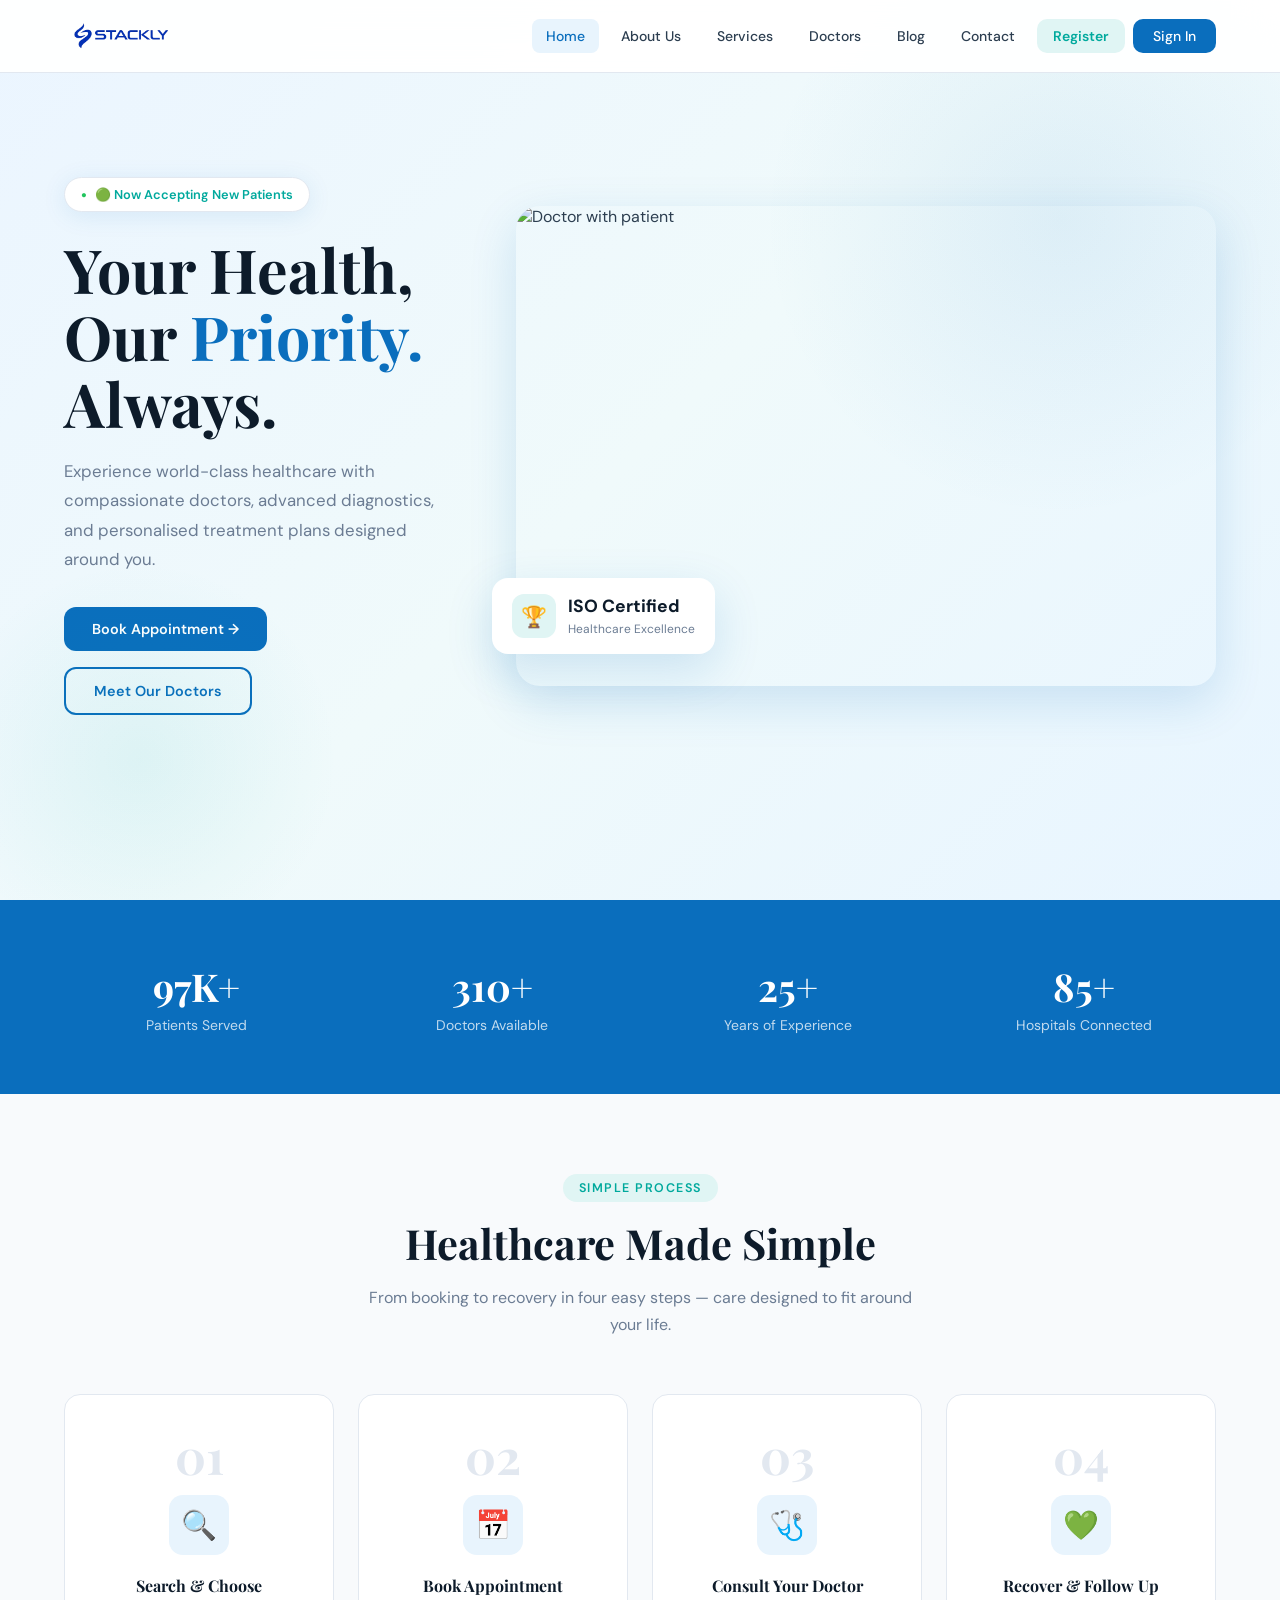
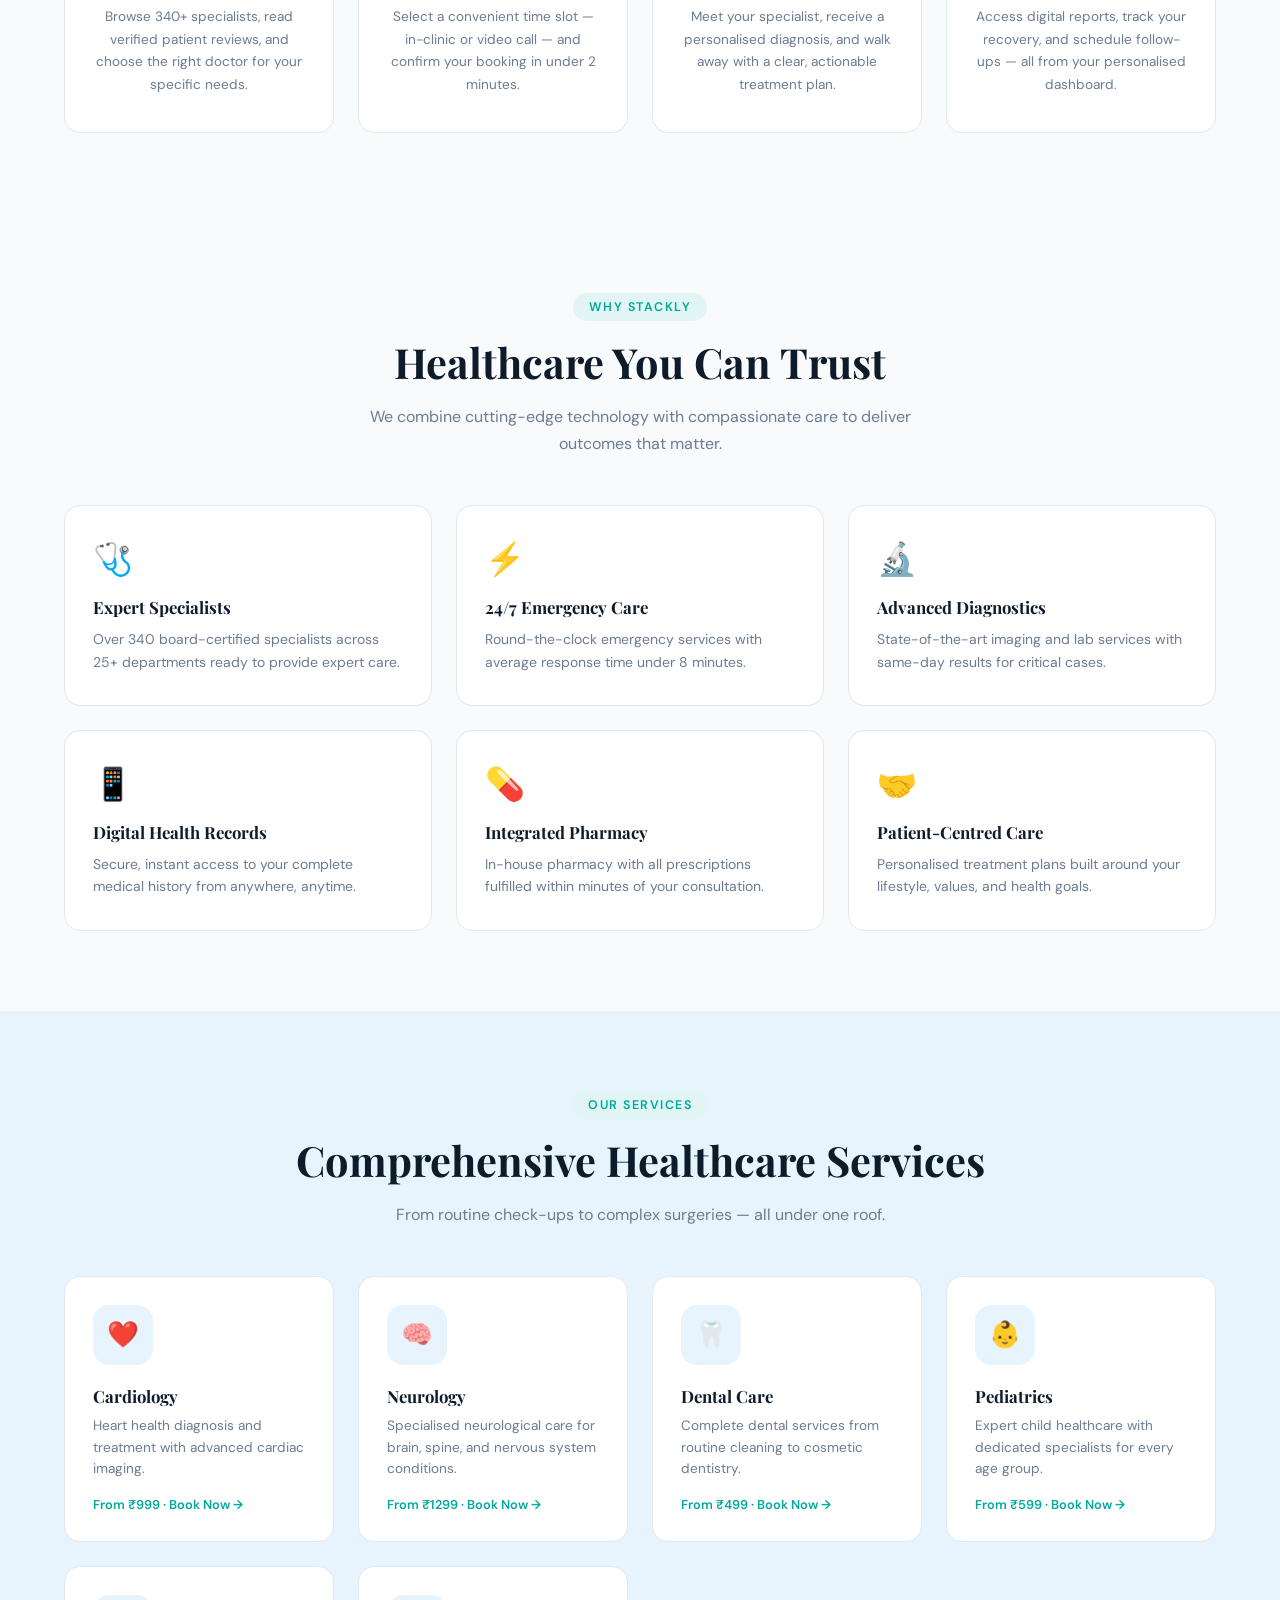
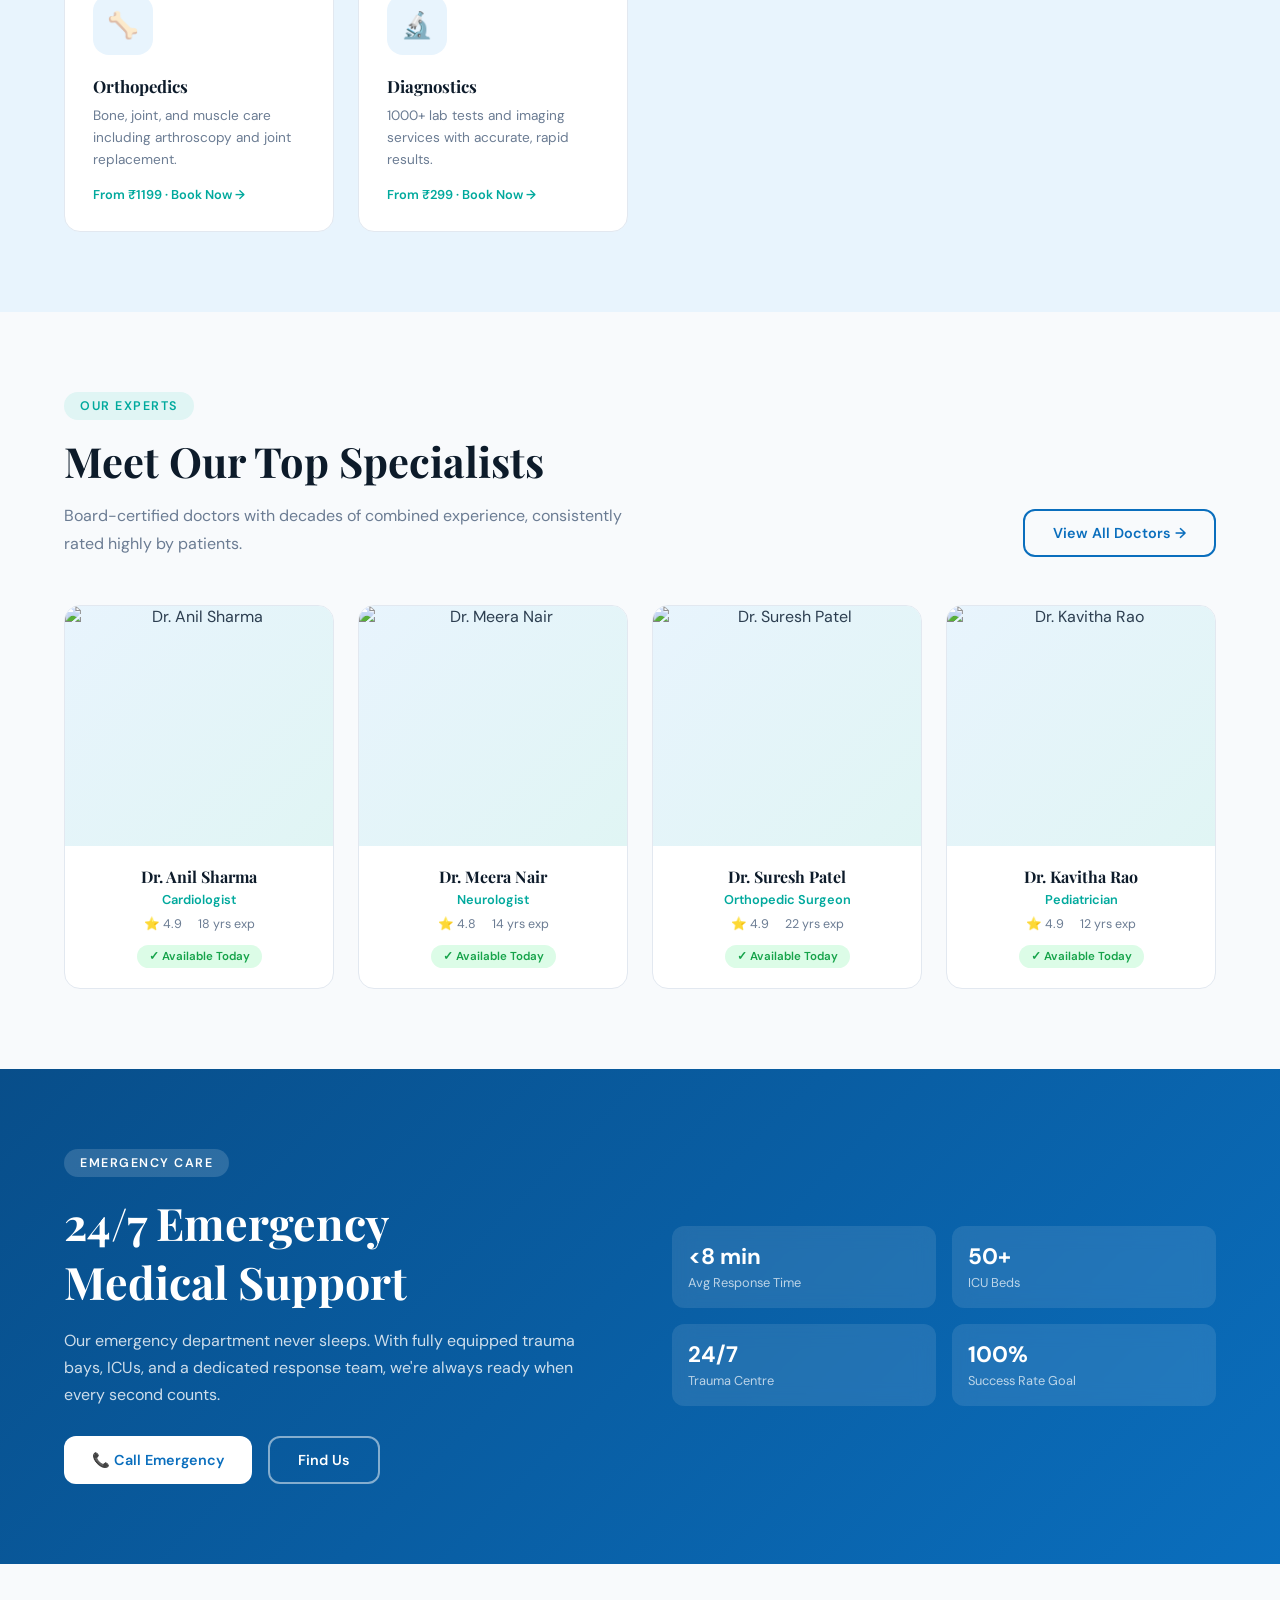
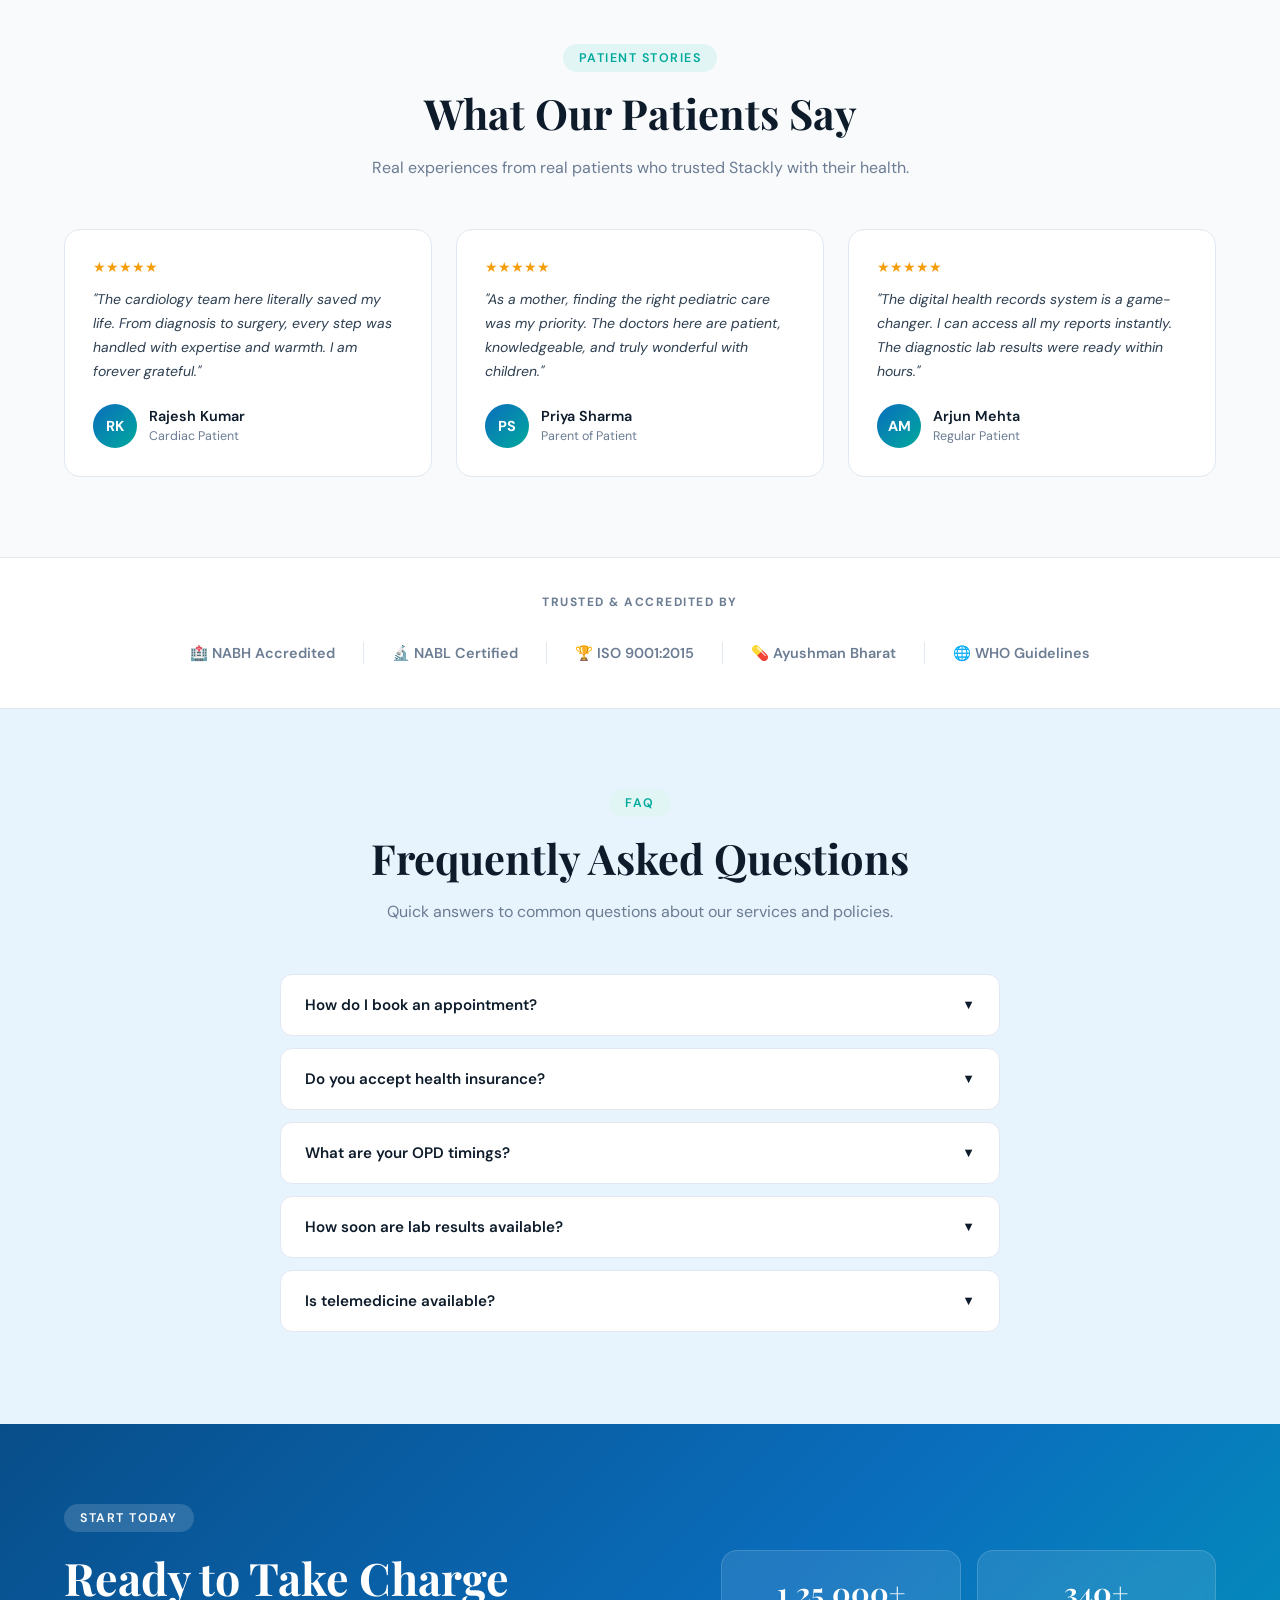
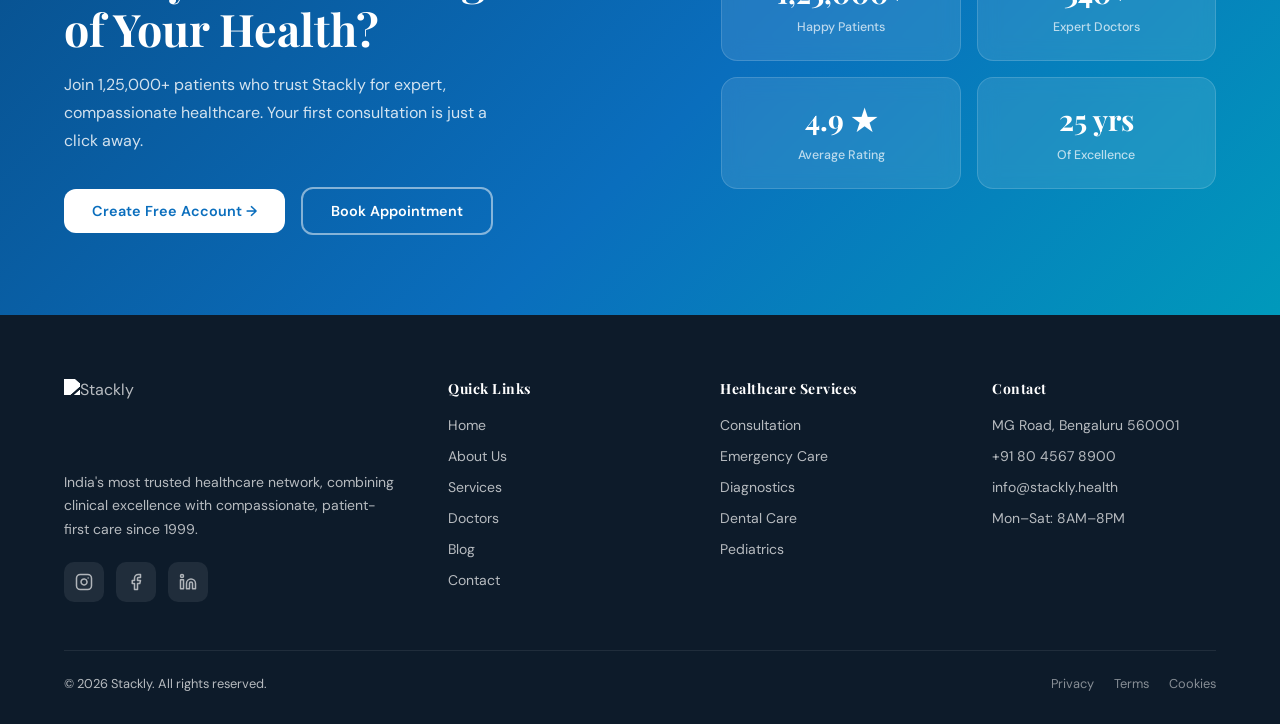
==== commit e690aa1c: "Update index.html" ====
--- a/index.html
+++ b/index.html
@@ -23,7 +23,7 @@
 <nav id="mainNav">
   <div class="nav-inner">
     <a class="nav-logo" href="index.html">
-      <img src="images/stackly-logo.webp" alt="Stackly Logo" class="nav-logo-img">
+      <img src="stackly-logo.webp" alt="Stackly Logo" class="nav-logo-img">
   </a>
      <div class="nav-links">
       <a href="index.html" class="active">Home</a>
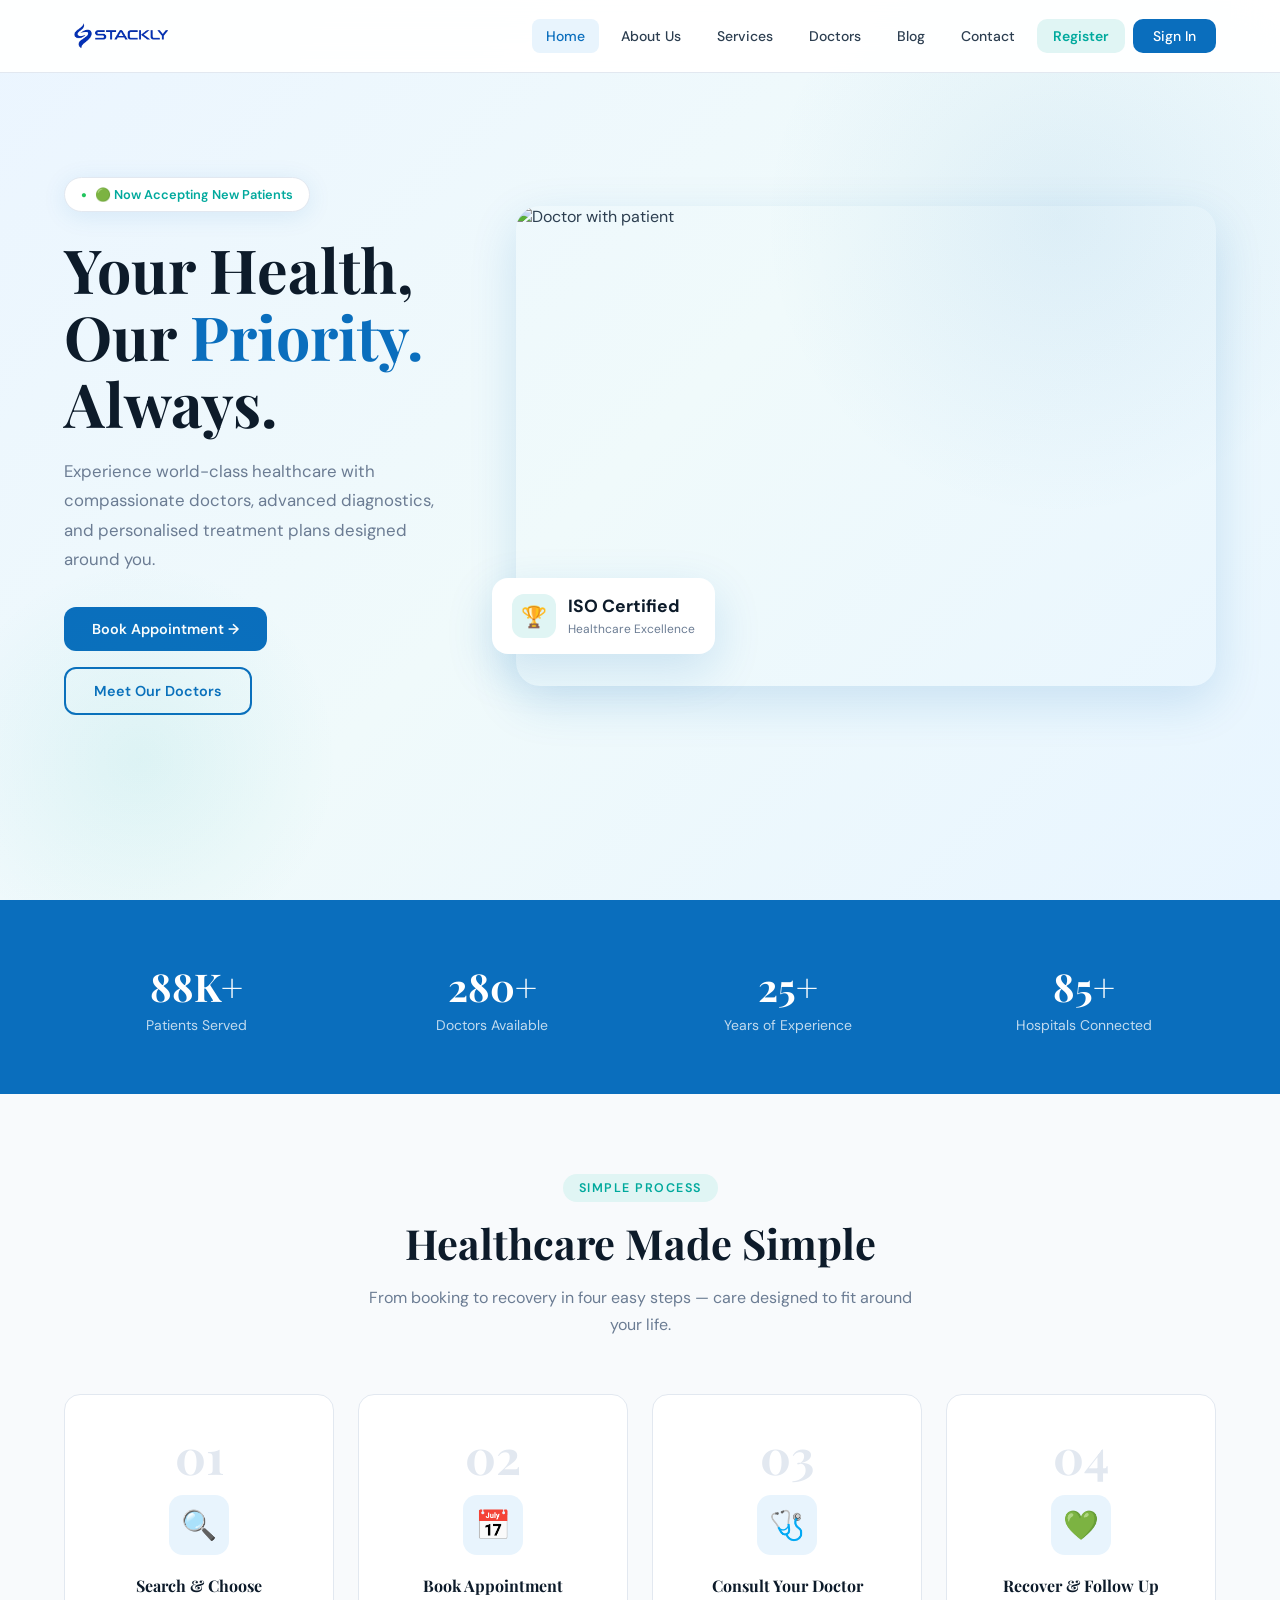
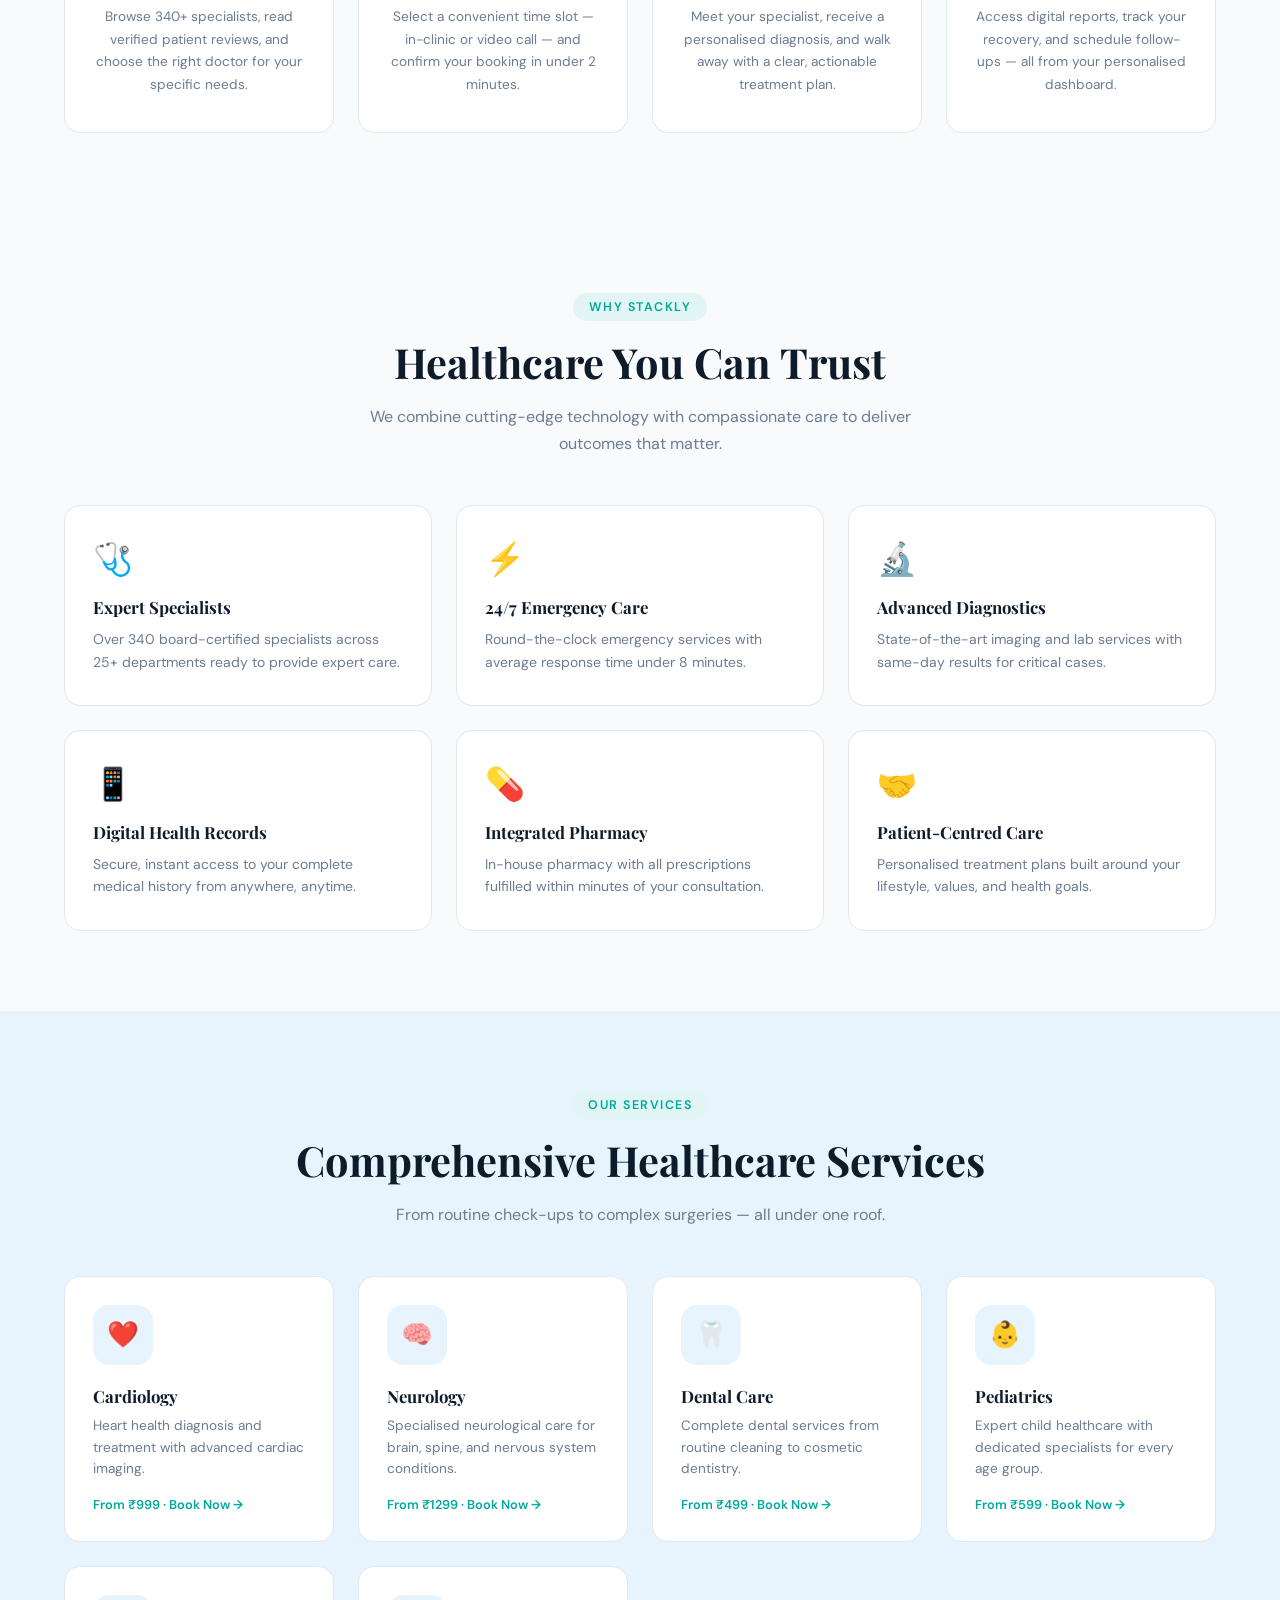
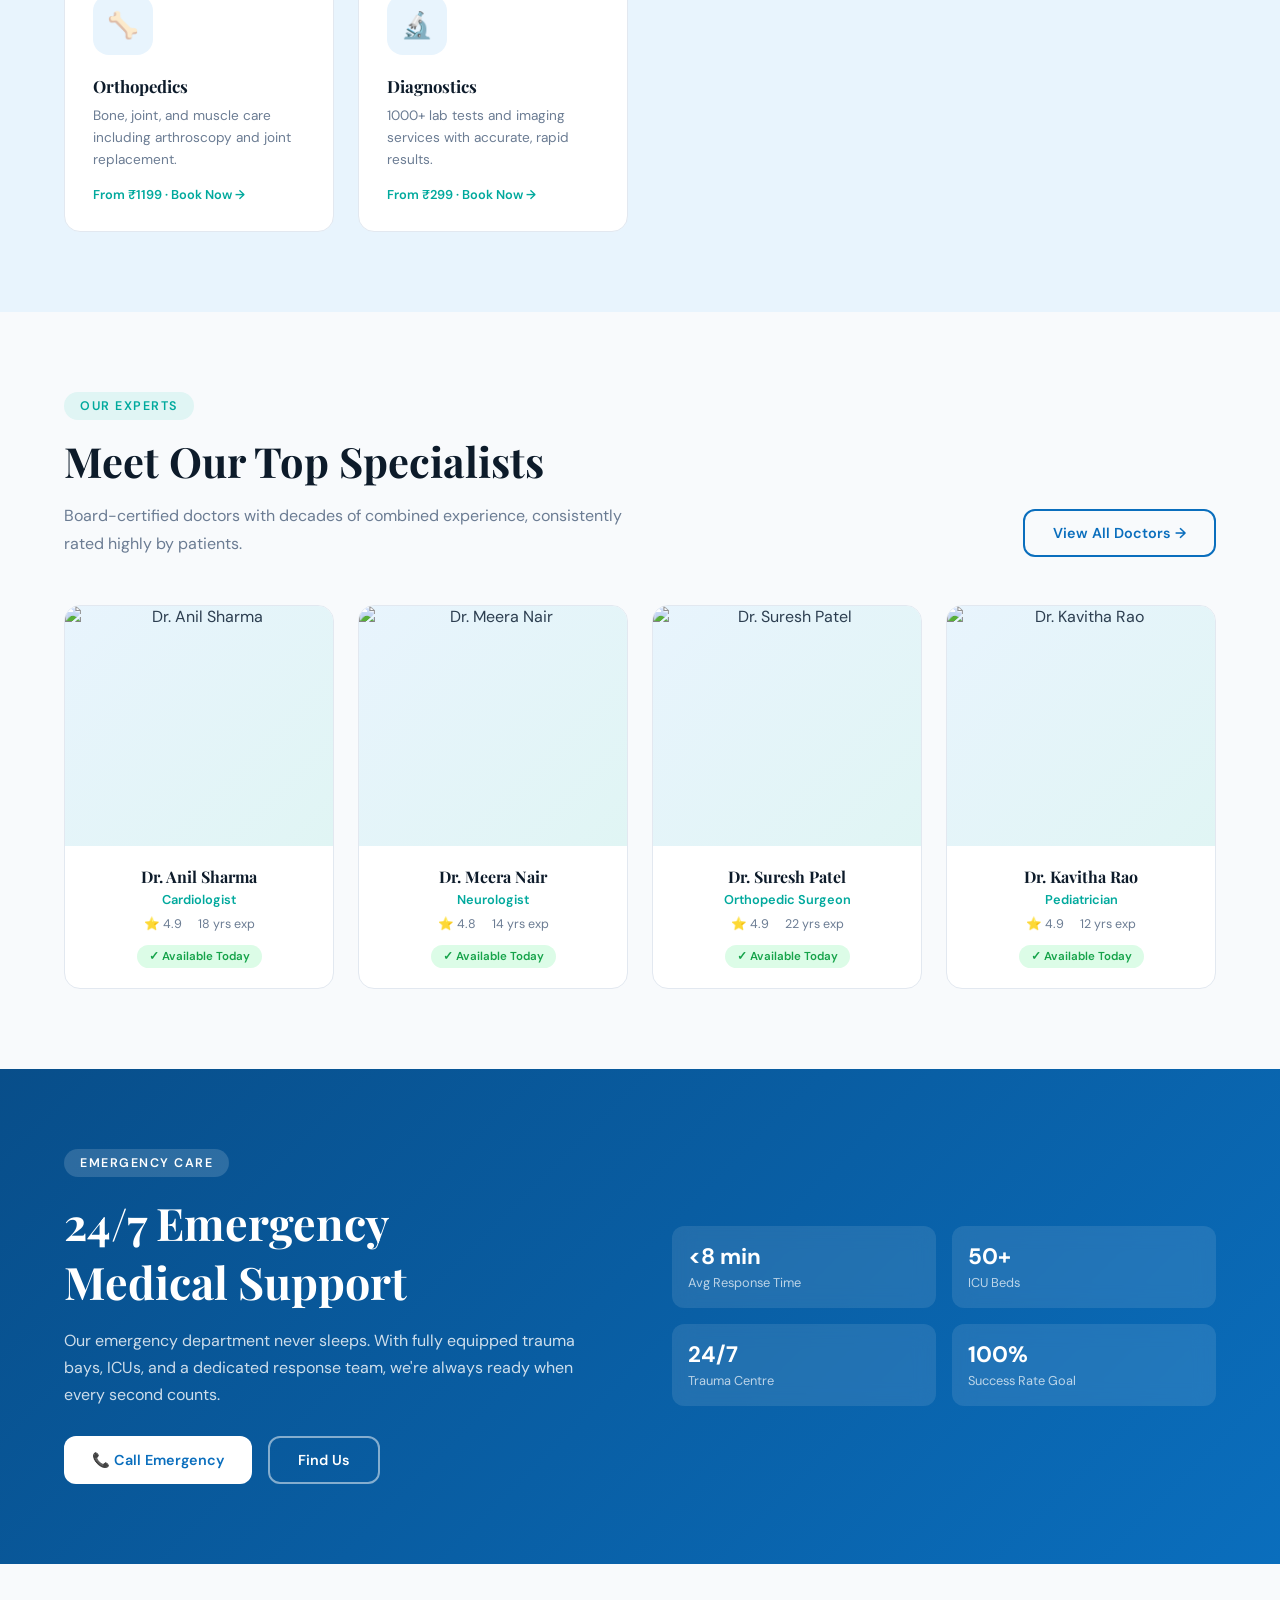
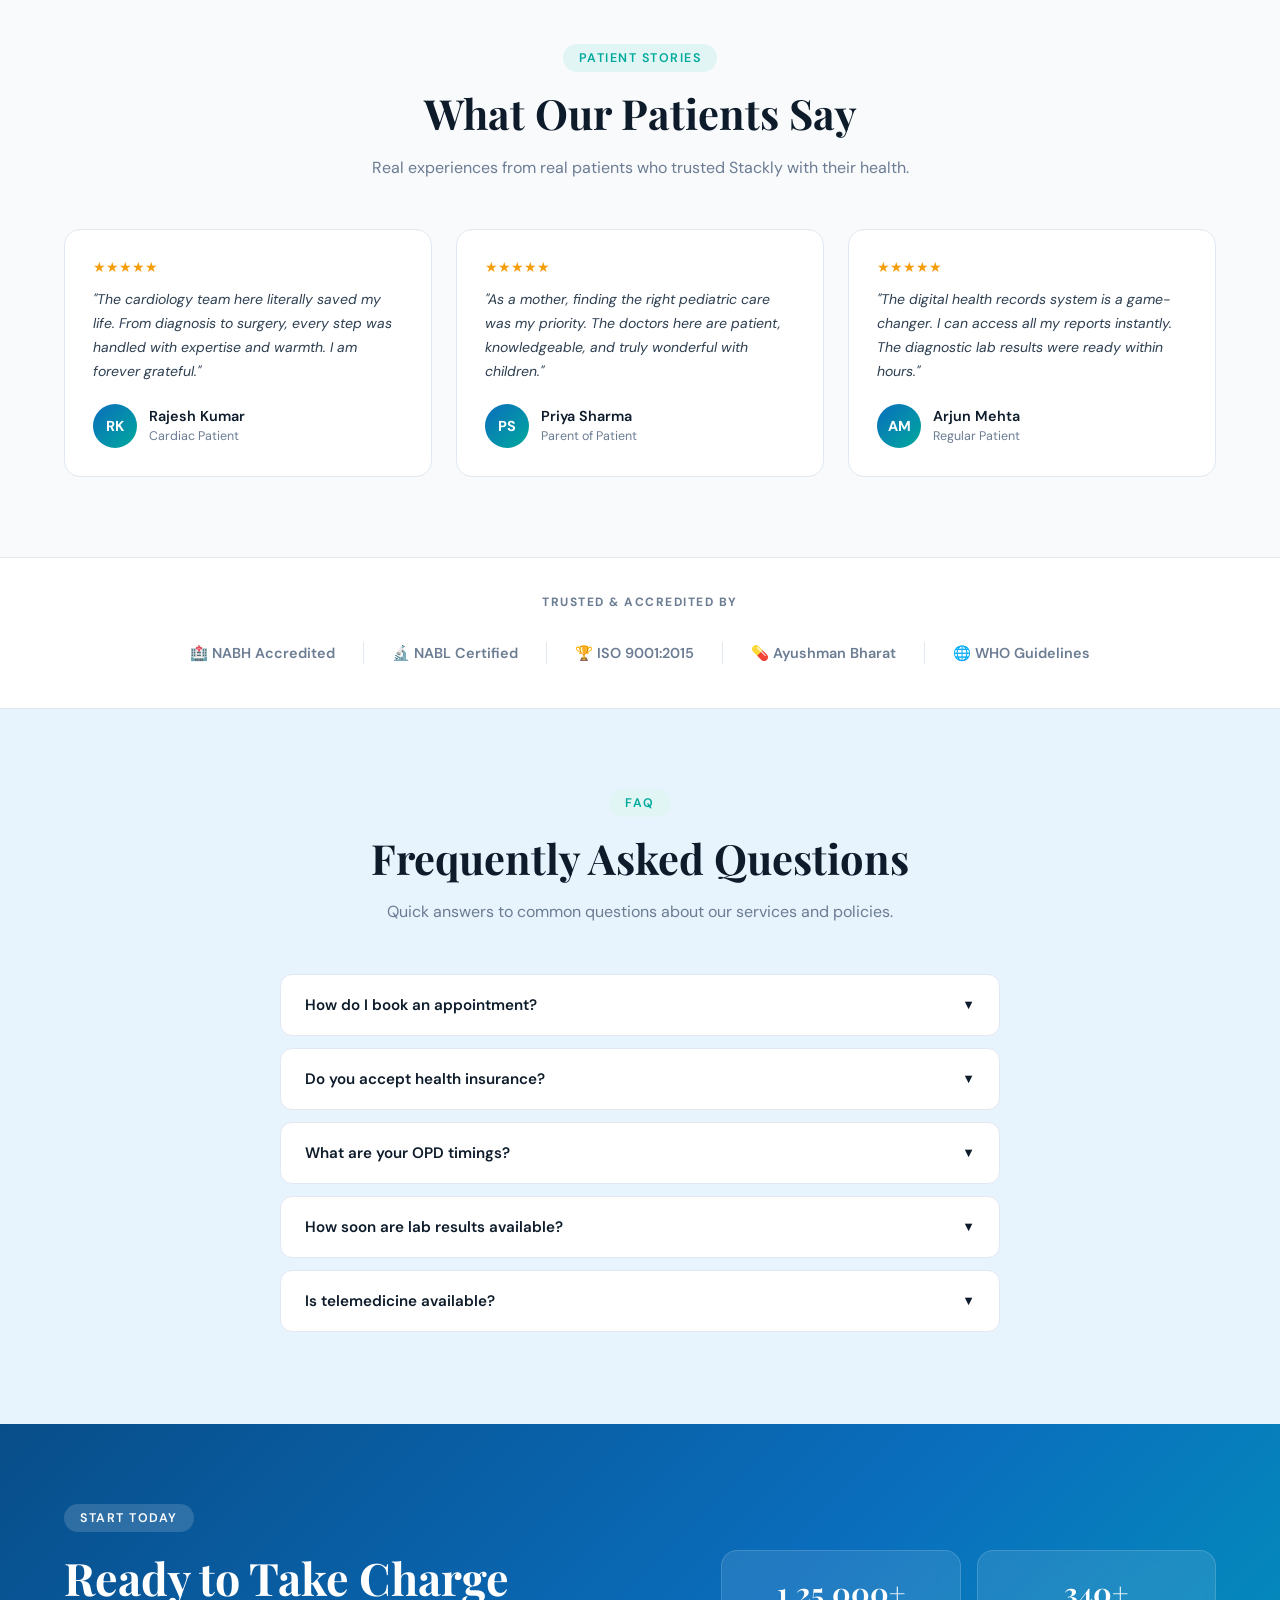
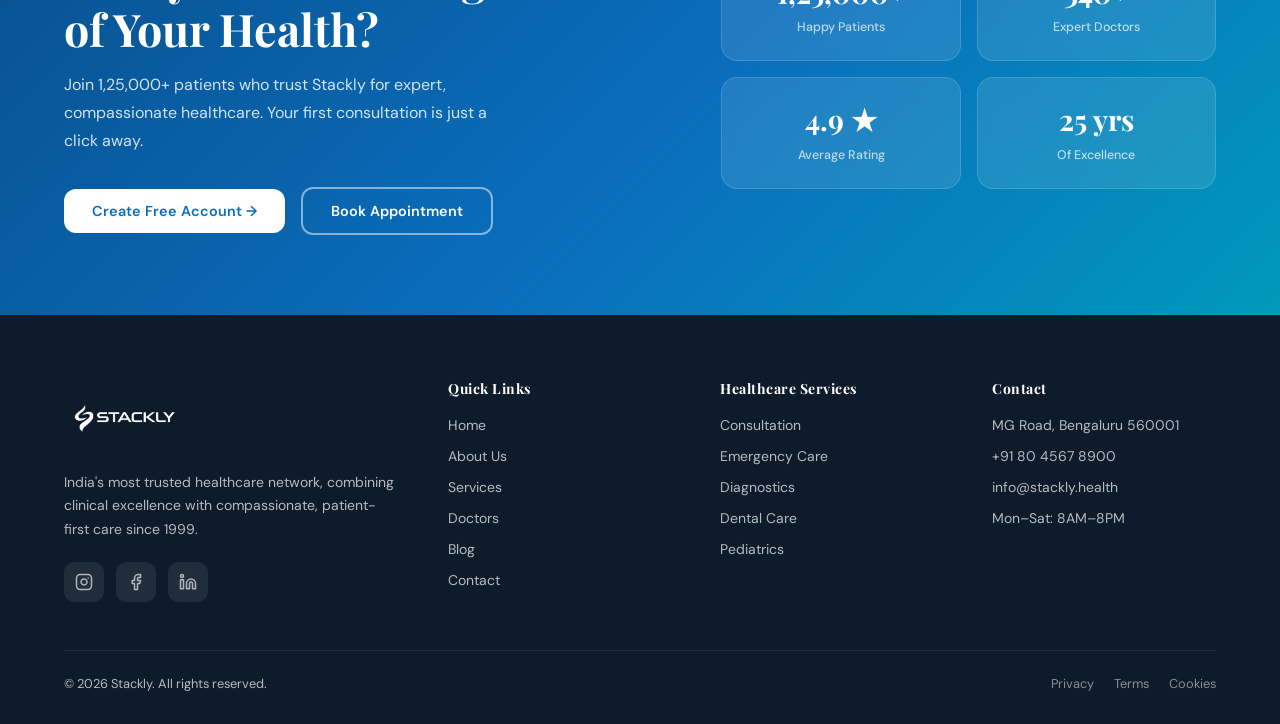
==== commit ab4ffe57: "Update index.html" ====
--- a/index.html
+++ b/index.html
@@ -365,7 +365,7 @@
   <div class="container">
     <div class="footer-grid">
       <div class="footer-brand">
-        <a href="index.html"><img src="images/stackly-logo.webp" alt="Stackly" class="footer-logo-img"></a>
+        <a href="index.html"><img src="stackly-logo.webp" alt="Stackly" class="footer-logo-img"></a>
         <p>India's most trusted healthcare network, combining clinical excellence with compassionate, patient-first care since 1999.</p>
         <div class="social-icons">
           <a href="404.html" class="social-icon" title="Instagram" aria-label="Instagram">
